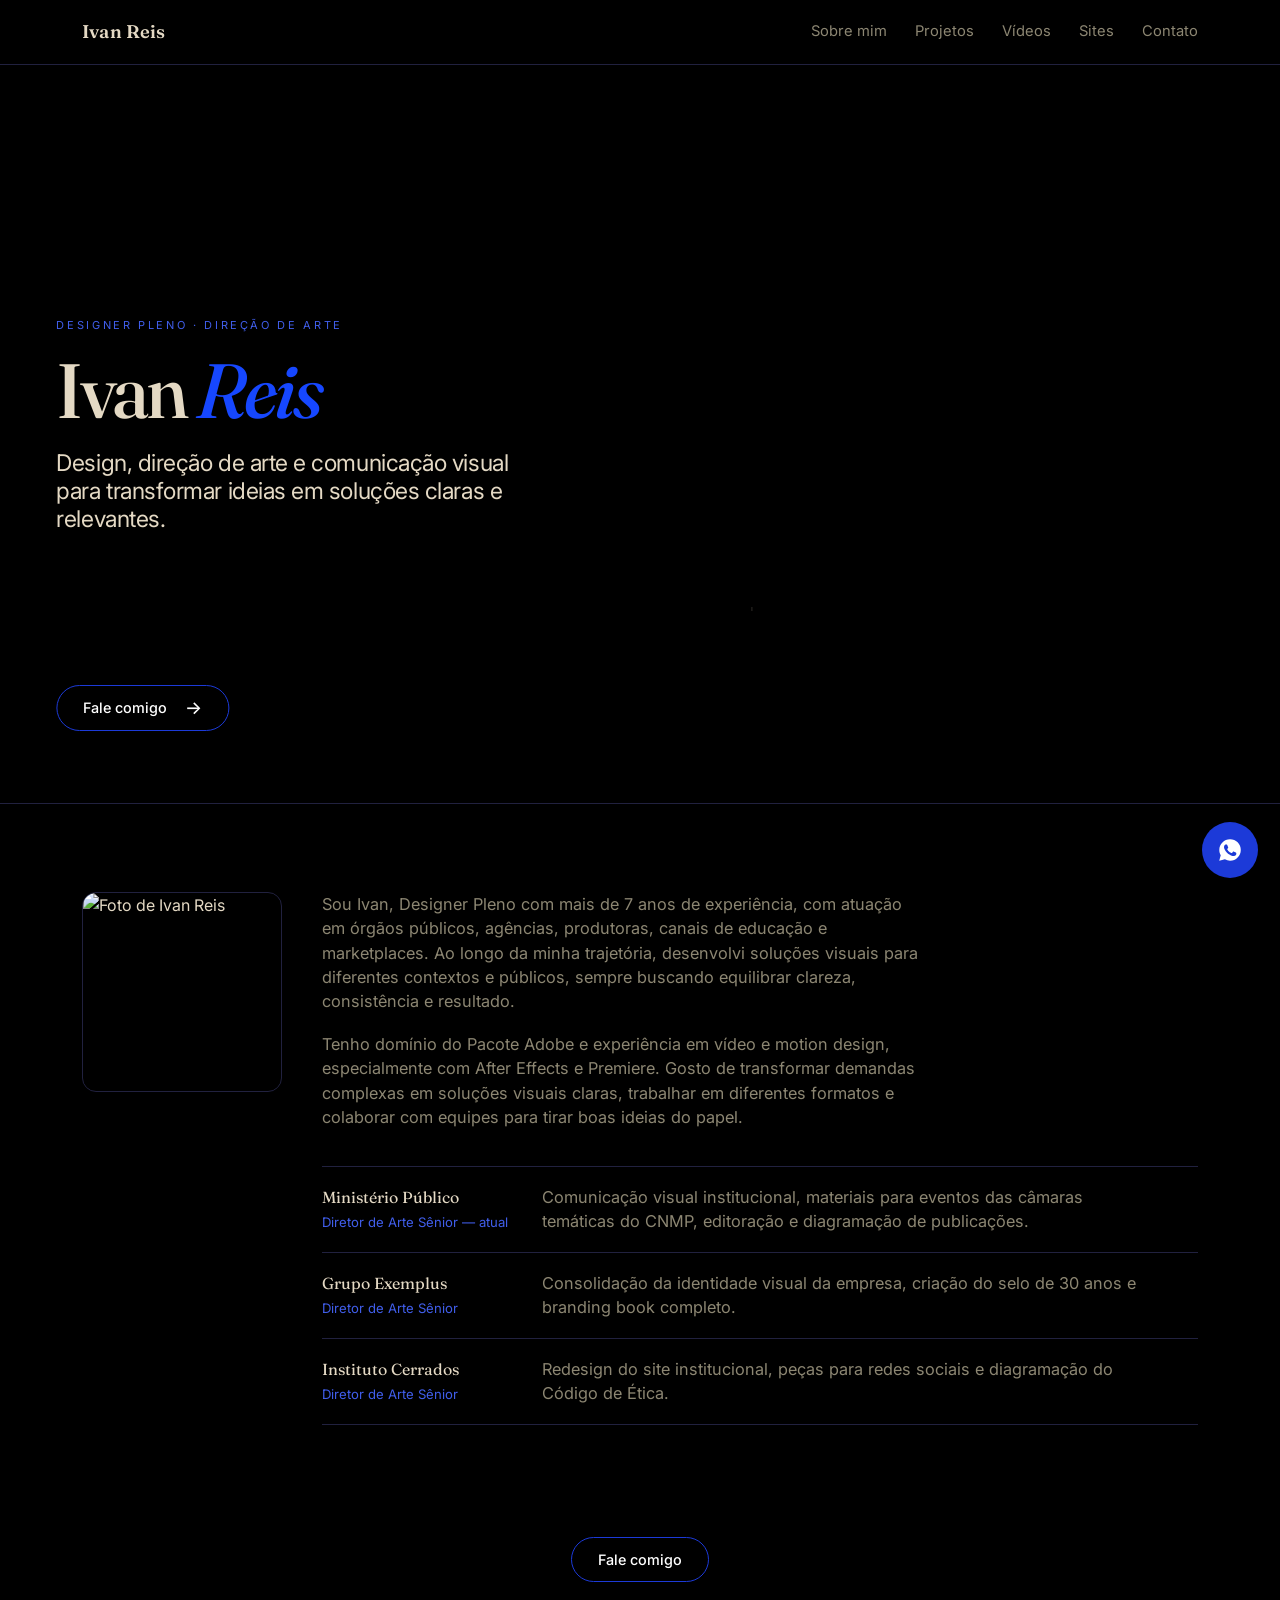
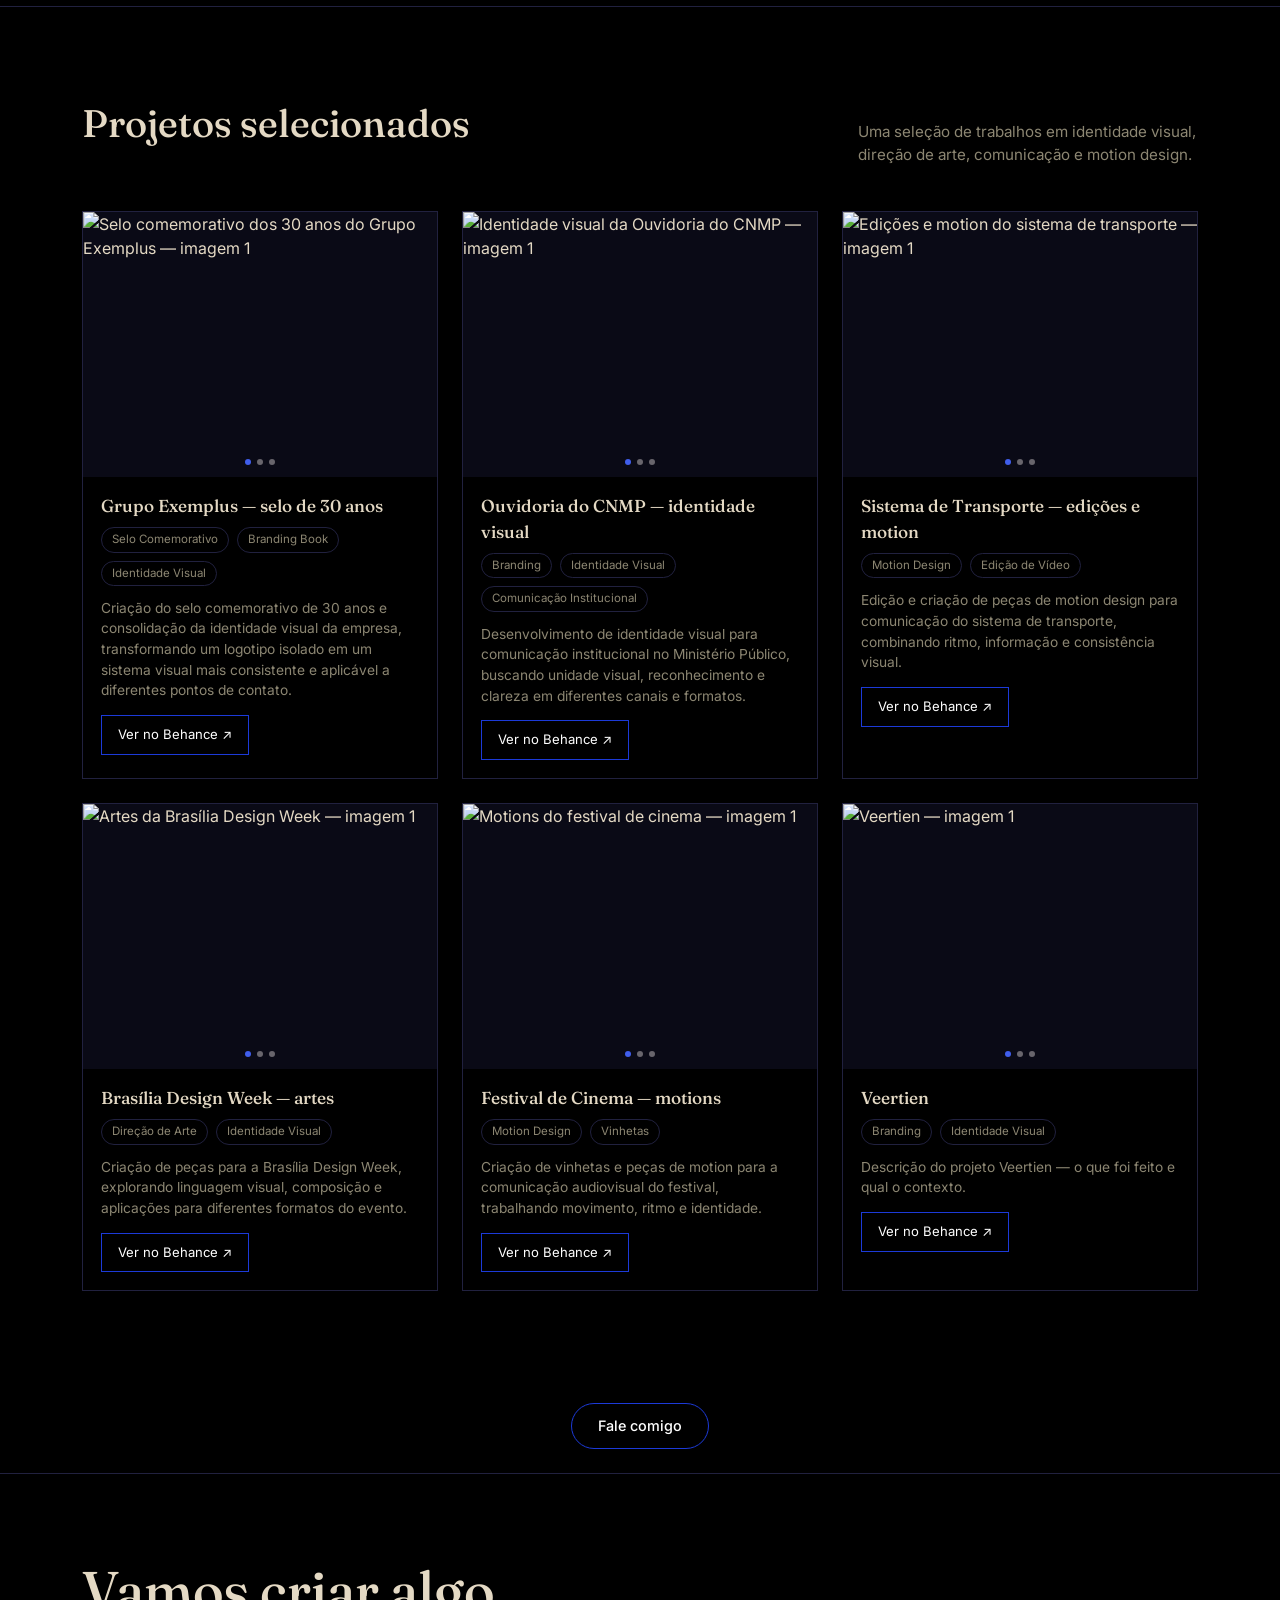
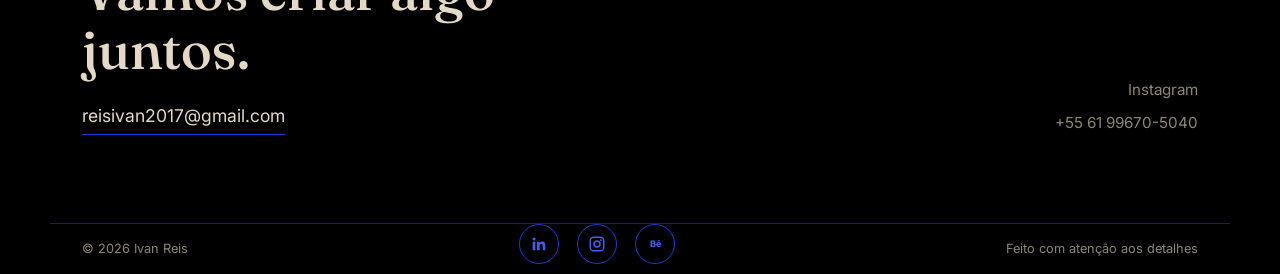
==== index.html @ 4bc96190 "Add files via upload" ====
<!DOCTYPE html>
<html lang="pt-BR">
<head>
<meta charset="UTF-8">
<meta name="viewport" content="width=device-width, initial-scale=1.0">
<title>Ivan Reis — Design & Direção de Arte</title>
<meta name="description" content="Portfólio de Ivan Reis, designer e diretor de arte — identidade visual, motion e comunicação institucional.">
<link rel="preconnect" href="https://fonts.googleapis.com">
<link rel="preconnect" href="https://fonts.gstatic.com" crossorigin>
<link href="https://fonts.googleapis.com/css2?family=Fraunces:ital,opsz,wght@0,9..144,300;0,9..144,500;0,9..144,600;0,9..144,700;1,9..144,500&family=Inter:wght@400;500;600&display=swap" rel="stylesheet">
<link rel="stylesheet" href="styles.css">
<script type="module" src="https://cdn.spline.design/@splinetool/viewer@2.0.59/build/spline-viewer.js"></script>


<style id="ivan-layout-adjustments">
/* Ajustes solicitados */
.hero-content {
  transform: translateX(5vw);
}
.cta-band .wrap {
  text-align: center;
}
.cta-band .wrap > h2 {
  display: none;
}
.cta-actions {
  display: flex;
  justify-content: center;
  align-items: center;
}
.cta-btn {
  display: inline-flex;
  align-items: center;
  justify-content: center;
}
footer {
  padding-bottom: 34px;
}
.social-links {
  gap: 18px;
}
@media (max-width: 900px) {
  .hero-content {
    transform: translateX(2vw);
  }
}
@media (max-width: 600px) {
  .hero-content {
    transform: none;
  }
  footer {
      padding-bottom: 10px;
    }
  .social-links {
    gap: 16px;
  }
}
</style>


<style>
  /* Ajustes solicitados */
  .cta-band {
    padding-top: 24px;
    padding-bottom: 24px;
  }

  .cta-band .wrap {
    display: flex;
    justify-content: center;
    align-items: center;
  }

  .cta-actions {
    margin: 0;
    display: flex;
    justify-content: center;
    align-items: center;
  }

  .cta-btn {
    margin: 0;
  }

  /* Respiro entre os ícones e a linha final do rodapé */
  footer {
    padding-bottom: 10px;
  }

  .social-links {
    gap: 18px;
    margin-bottom: 10px;
  }
</style>


<style id="hero-model-2">
/* ================= HERO — MODELO 2 ================= */
.hero-model-2 .hero-content {
  transform: translateX(-2vw);
}

.hero-model-2 .hero-grid {
  align-items: center;
}

.hero-copy-compact {
  max-width: 560px;
  position: relative;
  z-index: 3;
}

.hero-model-2 .hero-eyebrow {
  margin-bottom: 22px;
  letter-spacing: .24em;
  font-size: 11px;
}

.hero-name {
  margin: 0 0 22px;
  font-family: "Fraunces", serif;
  font-size: clamp(58px, 6vw, 88px);
  line-height: .92;
  font-weight: 500;
  letter-spacing: -.045em;
}

.hero-name em {
  color: #1647ff;
  font-style: italic;
}

.hero-lead {
  max-width: 500px;
  margin: 0 0 18px;
  font-size: clamp(20px, 1.8vw, 27px);
  line-height: 1.22;
  letter-spacing: -.02em;
}

.hero-copy-compact .hero-desc {
  max-width: 500px;
  margin: 0 0 28px;
  line-height: 1.55;
}

.hero-cta {
  display: inline-flex;
  align-items: center;
  justify-content: center;
  gap: 18px;
  margin-top: 2px;
}

.hero-cta span {
  font-size: 18px;
  line-height: 1;
  transition: transform .25s ease;
}

.hero-cta:hover span {
  transform: translateX(4px);
}

.hero-side-compact {
  align-self: center;
  margin-top: 170px;
}

.hero-side-compact dl {
  max-width: 310px;
}

@media (max-width: 900px) {
  .hero-model-2 .hero-content {
    transform: translateX(0);
  }

  .hero-model-2 .hero-grid {
    grid-template-columns: 1fr;
  }

  .hero-copy-compact {
    max-width: 600px;
  }

  .hero-side-compact {
    margin-top: 24px;
  }
}

@media (max-width: 600px) {
  .hero-name {
    font-size: 58px;
  }

  .hero-lead {
    font-size: 21px;
  }

  .hero-model-2 .hero-eyebrow {
    font-size: 9px;
    letter-spacing: .18em;
  }
}
</style>

</head>
<body>

<header class="site-nav">
  <div class="nav-inner">
    <div class="nav-mark">Ivan Reis</div>
    <nav class="nav-links" aria-label="Navegação principal">
      <a href="#about">Sobre mim</a>
      <a href="#work">Projetos</a>
      <a href="videos.html">Vídeos</a>
      <a href="sites.html">Sites</a>
      <a href="#contact">Contato</a>
    </nav>
    <button class="nav-toggle" id="navToggle" aria-expanded="false" aria-controls="navDropdown" aria-label="Abrir menu">
      <span></span><span></span><span></span>
    </button>
  </div>
  <nav class="nav-dropdown" id="navDropdown" aria-label="Navegação móvel">
    <a href="#about">Sobre mim</a>
    <a href="#work">Projetos</a>
    <a href="videos.html">Vídeos</a>
    <a href="sites.html">Sites</a>
    <a href="#contact">Contato</a>
  </nav>
</header>

<main>

  <!-- ================= HERO — MODELO 2 ================= -->
  <section id="hero" class="hero-model-2">
    <div class="hero-media" aria-hidden="true">
      <spline-viewer url="https://prod.spline.design/dFhVkfyk1cYRoHW6/scene.splinecode"></spline-viewer>
      <div class="spline-badge-mask"></div>
    </div>

    <div class="wrap hero-content">
      <div class="hero-grid">
        <div class="hero-copy-compact">
          <p class="hero-eyebrow">DESIGNER PLENO · DIREÇÃO DE ARTE</p>

          <h1 class="hero-name">Ivan <em>Reis</em></h1>

          <p class="hero-lead">
            Design, direção de arte e comunicação visual para transformar ideias em soluções claras e relevantes.
          </p>

          <p class="hero-desc">
            Mais de 7 anos de experiência em órgãos públicos, agências, produtoras,
            canais de educação e marketplaces, com atuação em identidade visual,
            campanhas, motion e comunicação institucional.
          </p>

          <a class="cta-btn hero-cta" href="https://wa.me/5561996705040" target="_blank" rel="noopener">
            Fale comigo <span aria-hidden="true">→</span>
          </a>
        </div>

        <div class="hero-side hero-side-compact">
          <dl>
            <dt> </dt>
            <dd> </dd>
          </dl>
        </div>
      </div>
    </div>
  </section>

  
  <!-- ================= SOBRE MIM ================= -->
  <section id="about">
    <div class="wrap about-grid">
      <div class="about-photo" data-reveal>
        <img src="Foto de Ivan Reis.png" alt="Foto de Ivan Reis">
      </div>
      <div class="about-text" data-reveal>
        <p>Sou Ivan, Designer Pleno com mais de 7 anos de experiência, com atuação em órgãos públicos, agências, produtoras, canais de educação e marketplaces. Ao longo da minha trajetória, desenvolvi soluções visuais para diferentes contextos e públicos, sempre buscando equilibrar clareza, consistência e resultado.</p>
        <p>Tenho domínio do Pacote Adobe e experiência em vídeo e motion design, especialmente com After Effects e Premiere. Gosto de transformar demandas complexas em soluções visuais claras, trabalhar em diferentes formatos e colaborar com equipes para tirar boas ideias do papel.</p>

        <div class="about-exp">
          <div class="about-exp-row">
            <div class="about-exp-role">Ministério Público<span>Diretor de Arte Sênior — atual</span></div>
            <p class="about-exp-desc">Comunicação visual institucional, materiais para eventos das câmaras temáticas do CNMP, editoração e diagramação de publicações.</p>
          </div>
          <div class="about-exp-row">
            <div class="about-exp-role">Grupo Exemplus<span>Diretor de Arte Sênior</span></div>
            <p class="about-exp-desc">Consolidação da identidade visual da empresa, criação do selo de 30 anos e branding book completo.</p>
          </div>
          <div class="about-exp-row">
            <div class="about-exp-role">Instituto Cerrados<span>Diretor de Arte Sênior</span></div>
            <p class="about-exp-desc">Redesign do site institucional, peças para redes sociais e diagramação do Código de Ética.</p>
          </div>
        </div>
      </div>
    </div>
  </section>

  <!-- ================= CTA 2 ================= -->
  <section class="cta-band" id="cta-2">
    <div class="wrap" data-reveal>
        <div class="cta-actions">
        <a class="cta-btn" href="https://wa.me/5561996705040" target="_blank" rel="noopener">Fale comigo</a>
      </div>
    </div>
  </section>

  <!-- ================= WORK ================= -->
  <section id="work">
    <div class="wrap">
      <div class="section-head" data-reveal>
        <h2>Projetos selecionados</h2>
        <p>Uma seleção de trabalhos em identidade visual, direção de arte, comunicação e motion design.</p>
      </div>

      <div class="work-grid">

        <div class="work-item" data-reveal tabindex="0" role="button" aria-haspopup="dialog" data-modal="modal-exemplus">
          <div class="frame carousel" data-carousel>
            <!-- TROQUE pelas imagens reais do selo/aplicações (adicione ou remova <img> à vontade) -->
            <img class="is-active" src="GRUPO_EXEMPLUS_1.png" alt="Selo comemorativo dos 30 anos do Grupo Exemplus — imagem 1">
            <img src="GRUPO_EXEMPLUS_2.png" alt="Selo comemorativo dos 30 anos do Grupo Exemplus — imagem 2">
            <img src="GRUPO_EXEMPLUS_3.png" alt="Selo comemorativo dos 30 anos do Grupo Exemplus — imagem 3">
            <button class="carousel-arrow prev" data-dir="-1" aria-label="Imagem anterior">‹</button>
            <button class="carousel-arrow next" data-dir="1" aria-label="Próxima imagem">›</button>
            <div class="carousel-dots"></div>
          </div>
          <div class="work-meta">
            <h3>Grupo Exemplus — selo de 30 anos</h3>
            <span><!-- ANO --></span>
          </div>
          <div class="work-tags">
            <span>Selo Comemorativo</span>
            <span>Branding Book</span>
            <span>Identidade Visual</span>
          </div>
          <p class="work-desc">Criação do selo comemorativo de 30 anos e consolidação da identidade visual da empresa, transformando um logotipo isolado em um sistema visual mais consistente e aplicável a diferentes pontos de contato.</p>
          <a class="behance-btn" href="https://www.behance.net/gallery/233815559/Selo-3Oanos" target="_blank" rel="noopener">Ver no Behance ↗</a>
        </div>

        <div class="work-item" data-reveal tabindex="0" role="button" aria-haspopup="dialog" data-modal="modal-cnmp">
          <div class="frame carousel" data-carousel>
            <!-- TROQUE pelas imagens reais da identidade -->
            <img class="is-active" src="OUVIDORIA_CNMP_1.png" alt="Identidade visual da Ouvidoria do CNMP — imagem 1">
            <img src="OUVIDORIA_CNMP_2.png" alt="Identidade visual da Ouvidoria do CNMP — imagem 2">
            <img src="OUVIDORIA_CNMP_3.png" alt="Identidade visual da Ouvidoria do CNMP — imagem 3">
            <button class="carousel-arrow prev" data-dir="-1" aria-label="Imagem anterior">‹</button>
            <button class="carousel-arrow next" data-dir="1" aria-label="Próxima imagem">›</button>
            <div class="carousel-dots"></div>
          </div>
          <div class="work-meta">
            <h3>Ouvidoria do CNMP — identidade visual</h3>
            <span><!-- ANO --></span>
          </div>
          <div class="work-tags">
            <span>Branding</span>
            <span>Identidade Visual</span>
            <span>Comunicação Institucional</span>
          </div>
          <p class="work-desc">Desenvolvimento de identidade visual para comunicação institucional no Ministério Público, buscando unidade visual, reconhecimento e clareza em diferentes canais e formatos.</p>
          <a class="behance-btn" href="https://www.behance.net/gallery/242273025/Selo-Ouvidoria" target="_blank" rel="noopener">Ver no Behance ↗</a>
        </div>

        <div class="work-item" data-reveal tabindex="0" role="button" aria-haspopup="dialog" data-modal="modal-transporte">
          <div class="frame carousel" data-carousel>
            <!-- TROQUE pelas imagens/stills reais do motion -->
            <img class="is-active" src="SISTEMA_TRANSPORTE_1.png" alt="Edições e motion do sistema de transporte — imagem 1">
            <img src="SISTEMA_TRANSPORTE_2.png" alt="Edições e motion do sistema de transporte — imagem 2">
            <img src="SISTEMA_TRANSPORTE_3.png" alt="Edições e motion do sistema de transporte — imagem 3">
            <button class="carousel-arrow prev" data-dir="-1" aria-label="Imagem anterior">‹</button>
            <button class="carousel-arrow next" data-dir="1" aria-label="Próxima imagem">›</button>
            <div class="carousel-dots"></div>
          </div>
          <div class="work-meta">
            <h3>Sistema de Transporte — edições e motion</h3>
            <span><!-- ANO --></span>
          </div>
          <div class="work-tags">
            <span>Motion Design</span>
            <span>Edição de Vídeo</span>
          </div>
          <p class="work-desc"><!-- TROQUE por uma descrição real --> Edição e criação de peças de motion design para comunicação do sistema de transporte, combinando ritmo, informação e consistência visual.</p>
          <!-- TROQUE o href pelo link real do case no Behance -->
          <a class="behance-btn" href="#" target="_blank" rel="noopener">Ver no Behance ↗</a>
        </div>

        <div class="work-item" data-reveal tabindex="0" role="button" aria-haspopup="dialog" data-modal="modal-bsbdw">
          <div class="frame carousel" data-carousel>
            <!-- TROQUE pelas artes reais da Brasília Design Week -->
            <img class="is-active" src="BRASILIA_DESIGNWEEK_1.png" alt="Artes da Brasília Design Week — imagem 1">
            <img src="BRASILIA_DESIGNWEEK_2.png" alt="Artes da Brasília Design Week — imagem 2">
            <img src="BRASILIA_DESIGNWEEK_3.png" alt="Artes da Brasília Design Week — imagem 3">
            <button class="carousel-arrow prev" data-dir="-1" aria-label="Imagem anterior">‹</button>
            <button class="carousel-arrow next" data-dir="1" aria-label="Próxima imagem">›</button>
            <div class="carousel-dots"></div>
          </div>
          <div class="work-meta">
            <h3>Brasília Design Week — artes</h3>
            <span><!-- ANO --></span>
          </div>
          <div class="work-tags">
            <span>Direção de Arte</span>
            <span>Identidade Visual</span>
          </div>
          <p class="work-desc"><!-- TROQUE por uma descrição real --> Criação de peças para a Brasília Design Week, explorando linguagem visual, composição e aplicações para diferentes formatos do evento.</p>
          <!-- TROQUE o href pelo link real do case no Behance -->
          <a class="behance-btn" href="#" target="_blank" rel="noopener">Ver no Behance ↗</a>
        </div>

        <div class="work-item" data-reveal tabindex="0" role="button" aria-haspopup="dialog" data-modal="modal-cinema">
          <div class="frame carousel" data-carousel>
            <!-- TROQUE pelos stills reais do motion do festival -->
            <img class="is-active" src="FESTIVAL_CINEMA_1.png" alt="Motions do festival de cinema — imagem 1">
            <img src="FESTIVAL_CINEMA_2.png" alt="Motions do festival de cinema — imagem 2">
            <img src="FESTIVAL_CINEMA_3.png" alt="Motions do festival de cinema — imagem 3">
            <button class="carousel-arrow prev" data-dir="-1" aria-label="Imagem anterior">‹</button>
            <button class="carousel-arrow next" data-dir="1" aria-label="Próxima imagem">›</button>
            <div class="carousel-dots"></div>
          </div>
          <div class="work-meta">
            <h3>Festival de Cinema — motions</h3>
            <span><!-- ANO --></span>
          </div>
          <div class="work-tags">
            <span>Motion Design</span>
            <span>Vinhetas</span>
          </div>
          <p class="work-desc"><!-- TROQUE por uma descrição real --> Criação de vinhetas e peças de motion para a comunicação audiovisual do festival, trabalhando movimento, ritmo e identidade.</p>
          <!-- TROQUE o href pelo link real do case no Behance -->
          <a class="behance-btn" href="#" target="_blank" rel="noopener">Ver no Behance ↗</a>
        </div>

        <div class="work-item" data-reveal tabindex="0" role="button" aria-haspopup="dialog" data-modal="modal-veertien">
          <div class="frame carousel" data-carousel>
            <!-- TROQUE pelas imagens reais do projeto Veertien -->
            <img class="is-active" src="Veertien — imagem 1.png" alt="Veertien — imagem 1">
            <img src="Veertien — imagem 2.png" alt="Veertien — imagem 2">
            <img src="Veertien — imagem 3.png" alt="Veertien — imagem 3">
            <button class="carousel-arrow prev" data-dir="-1" aria-label="Imagem anterior">‹</button>
            <button class="carousel-arrow next" data-dir="1" aria-label="Próxima imagem">›</button>
            <div class="carousel-dots"></div>
          </div>
          <div class="work-meta">
            <h3><!-- TROQUE pelo título/tipo do projeto -->Veertien</h3>
            <span><!-- ANO --></span>
          </div>
          <div class="work-tags">
            <!-- TROQUE pelas tags reais deste projeto -->
            <span>Branding</span>
            <span>Identidade Visual</span>
          </div>
          <p class="work-desc"><!-- TROQUE por uma descrição real do projeto Veertien --> Descrição do projeto Veertien — o que foi feito e qual o contexto.</p>
          <!-- TROQUE o href pelo link real do case no Behance -->
          <a class="behance-btn" href="#" target="_blank" rel="noopener">Ver no Behance ↗</a>
        </div>

      </div>
    </div>
  </section>

  <!-- ================= CTA 3 ================= -->
  <section class="cta-band" id="cta-3">
    <div class="wrap" data-reveal>
        <div class="cta-actions">
        <a class="cta-btn" href="https://wa.me/5561996705040" target="_blank" rel="noopener">Fale comigo</a>
      </div>
    </div>
  </section>

  <!-- ================= MODAIS DE PROJETO ================= -->
  <!-- Cada modal abre ao clicar no card correspondente acima. Edite título, ano, tags e descrição livremente. -->

  <div class="project-modal" id="modal-exemplus" role="dialog" aria-modal="true" aria-labelledby="modal-exemplus-title">
    <div class="project-modal-inner">
      <button class="modal-close" aria-label="Fechar">×</button>
      <div class="frame carousel modal-carousel" data-carousel>
        <img class="is-active" src="GRUPO_EXEMPLUS_1.png" alt="Selo comemorativo dos 30 anos do Grupo Exemplus — imagem 1">
        <img src="GRUPO_EXEMPLUS_2.png" alt="Selo comemorativo dos 30 anos do Grupo Exemplus — imagem 2">
        <img src="GRUPO_EXEMPLUS_3.png" alt="Selo comemorativo dos 30 anos do Grupo Exemplus — imagem 3">
        <button class="carousel-arrow prev" data-dir="-1" aria-label="Imagem anterior">‹</button>
        <button class="carousel-arrow next" data-dir="1" aria-label="Próxima imagem">›</button>
        <div class="carousel-dots"></div>
      </div>
      <div class="modal-body">
        <h3 id="modal-exemplus-title">Grupo Exemplus — selo de 30 anos</h3>
        <p class="modal-year"><!-- ANO --></p>
        <div class="work-tags">
          <span>Selo Comemorativo</span>
          <span>Branding Book</span>
          <span>Identidade Visual</span>
        </div>
        <p class="modal-desc">Contribuí para a consolidação da identidade visual da empresa, transformando um logotipo isolado em uma identidade completa e consistente, com um branding book que orienta toda a comunicação online e offline. Criei o selo comemorativo de 30 anos, aplicado em diversos canais como assinatura de e-mail, materiais impressos, redes sociais e capas de plataformas digitais, fortalecendo a presença da marca.</p>
        <a class="behance-btn" href="https://www.behance.net/gallery/233815559/Selo-3Oanos" target="_blank" rel="noopener">Ver trabalho completo no Behance ↗</a>
      </div>
    </div>
  </div>

  <div class="project-modal" id="modal-cnmp" role="dialog" aria-modal="true" aria-labelledby="modal-cnmp-title">
    <div class="project-modal-inner">
      <button class="modal-close" aria-label="Fechar">×</button>
      <div class="frame carousel modal-carousel" data-carousel>
        <img class="is-active" src="OUVIDORIA_CNMP_1.png" alt="Identidade visual da Ouvidoria do CNMP — imagem 1">
        <img src="OUVIDORIA_CNMP_3.png" alt="Identidade visual da Ouvidoria do CNMP — imagem 2">
        <img src="OUVIDORIA_CNMP_2.png" alt="Identidade visual da Ouvidoria do CNMP — imagem 3">
        <button class="carousel-arrow prev" data-dir="-1" aria-label="Imagem anterior">‹</button>
        <button class="carousel-arrow next" data-dir="1" aria-label="Próxima imagem">›</button>
        <div class="carousel-dots"></div>
      </div>
      <div class="modal-body">
        <h3 id="modal-cnmp-title">Ouvidoria do CNMP — identidade visual</h3>
        <p class="modal-year"><!-- ANO --></p>
        <div class="work-tags">
          <span>Branding</span>
          <span>Identidade Visual</span>
          <span>Comunicação Institucional</span>
        </div>
        <p class="modal-desc">Desenvolvimento de identidade visual como parte do trabalho de comunicação institucional no Ministério Público, contribuindo para o fortalecimento da comunicação institucional por meio do design e garantindo unidade estética e clareza informativa em diferentes canais e formatos.</p>
        <a class="behance-btn" href="https://www.behance.net/gallery/242273025/Selo-Ouvidoria" target="_blank" rel="noopener">Ver trabalho completo no Behance ↗</a>
      </div>
    </div>
  </div>

  <div class="project-modal" id="modal-transporte" role="dialog" aria-modal="true" aria-labelledby="modal-transporte-title">
    <div class="project-modal-inner">
      <button class="modal-close" aria-label="Fechar">×</button>
      <div class="frame carousel modal-carousel" data-carousel>
        <img class="is-active" src="SISTEMA_TRANSPORTE_1.png" alt="Edições e motion do sistema de transporte — imagem 1">
        <img src="SISTEMA_TRANSPORTE_2.png" alt="Edições e motion do sistema de transporte — imagem 2">
        <img src="SISTEMA_TRANSPORTE_3.png" alt="Edições e motion do sistema de transporte — imagem 3">
        <button class="carousel-arrow prev" data-dir="-1" aria-label="Imagem anterior">‹</button>
        <button class="carousel-arrow next" data-dir="1" aria-label="Próxima imagem">›</button>
        <div class="carousel-dots"></div>
      </div>
      <div class="modal-body">
        <h3 id="modal-transporte-title">Sistema de Transporte — edições e motion</h3>
        <p class="modal-year"><!-- ANO --></p>
        <div class="work-tags">
          <span>Motion Design</span>
          <span>Edição de Vídeo</span>
        </div>
        <p class="modal-desc"><!-- TROQUE por uma descrição real, incluindo o nome do sistema/cidade --> Edição e peças de motion design para a comunicação visual do sistema de transporte, com foco em clareza informativa e consistência de identidade nos diferentes pontos de contato com o usuário.</p>
        <a class="behance-btn" href="#" target="_blank" rel="noopener">Ver trabalho completo no Behance ↗</a>
      </div>
    </div>
  </div>

  <div class="project-modal" id="modal-bsbdw" role="dialog" aria-modal="true" aria-labelledby="modal-bsbdw-title">
    <div class="project-modal-inner">
      <button class="modal-close" aria-label="Fechar">×</button>
      <div class="frame carousel modal-carousel" data-carousel>
        <img class="is-active" src="BRASILIA_DESIGNWEEK_1.png" alt="Artes da Brasília Design Week — imagem 1">
        <img src="BRASILIA_DESIGNWEEK_2.png" alt="Artes da Brasília Design Week — imagem 2">
        <img src="BRASILIA_DESIGNWEEK_3.png" alt="Artes da Brasília Design Week — imagem 3">
        <button class="carousel-arrow prev" data-dir="-1" aria-label="Imagem anterior">‹</button>
        <button class="carousel-arrow next" data-dir="1" aria-label="Próxima imagem">›</button>
        <div class="carousel-dots"></div>
      </div>
      <div class="modal-body">
        <h3 id="modal-bsbdw-title">Brasília Design Week — artes</h3>
        <p class="modal-year"><!-- ANO --></p>
        <div class="work-tags">
          <span>Direção de Arte</span>
          <span>Identidade Visual</span>
        </div>
        <p class="modal-desc"><!-- TROQUE por uma descrição real --> Criação de artes para a Brasília Design Week, aplicadas em peças digitais e impressas ao longo do evento, reforçando a identidade visual da edição.</p>
        <a class="behance-btn" href="#" target="_blank" rel="noopener">Ver trabalho completo no Behance ↗</a>
      </div>
    </div>
  </div>

  <div class="project-modal" id="modal-cinema" role="dialog" aria-modal="true" aria-labelledby="modal-cinema-title">
    <div class="project-modal-inner">
      <button class="modal-close" aria-label="Fechar">×</button>
      <div class="frame carousel modal-carousel" data-carousel>
        <img class="is-active" src="FESTIVAL_CINEMA_1.png" alt="Motions do festival de cinema — imagem 1">
        <img src="FESTIVAL_CINEMA_2.png" alt="Motions do festival de cinema — imagem 2">
        <img src="FESTIVAL_CINEMA_3.png" alt="Motions do festival de cinema — imagem 3">
        <button class="carousel-arrow prev" data-dir="-1" aria-label="Imagem anterior">‹</button>
        <button class="carousel-arrow next" data-dir="1" aria-label="Próxima imagem">›</button>
        <div class="carousel-dots"></div>
      </div>
      <div class="modal-body">
        <h3 id="modal-cinema-title">Festival de Cinema — motions</h3>
        <p class="modal-year"><!-- ANO --></p>
        <div class="work-tags">
          <span>Motion Design</span>
          <span>Vinhetas</span>
        </div>
        <p class="modal-desc"><!-- TROQUE por uma descrição real, incluindo o nome do festival --> Criação de vinhetas e peças de motion para a identidade audiovisual do festival de cinema.</p>
        <a class="behance-btn" href="#" target="_blank" rel="noopener">Ver trabalho completo no Behance ↗</a>
      </div>
    </div>
  </div>

  <div class="project-modal" id="modal-veertien" role="dialog" aria-modal="true" aria-labelledby="modal-veertien-title">
    <div class="project-modal-inner">
      <button class="modal-close" aria-label="Fechar">×</button>
      <div class="frame carousel modal-carousel" data-carousel>
        <!-- TROQUE pelas imagens reais do projeto Veertien -->
        <img class="is-active" src="Veertien — imagem 1.png" alt="Veertien — imagem 1">
        <img src="Veertien — imagem 2.png" alt="Veertien — imagem 2">
        <img src="Veertien — imagem 3.png" alt="Veertien — imagem 3">
        <button class="carousel-arrow prev" data-dir="-1" aria-label="Imagem anterior">‹</button>
        <button class="carousel-arrow next" data-dir="1" aria-label="Próxima imagem">›</button>
        <div class="carousel-dots"></div>
      </div>
      <div class="modal-body">
        <h3 id="modal-veertien-title"><!-- TROQUE pelo título/tipo do projeto -->Veertien</h3>
        <p class="modal-year"><!-- ANO --></p>
        <div class="work-tags">
          <!-- TROQUE pelas tags reais deste projeto -->
          <span>Branding</span>
          <span>Identidade Visual</span>
        </div>
        <p class="modal-desc"><!-- TROQUE por uma descrição real do projeto Veertien --> Descrição do projeto Veertien — o que foi feito e qual o contexto.</p>
        <a class="behance-btn" href="#" target="_blank" rel="noopener">Ver trabalho completo no Behance ↗</a>
      </div>
    </div>
  </div>

  <!-- ================= CONTACT ================= -->
  <section id="contact">
    <div class="wrap contact-inner">
      <div data-reveal>
        <h2>Vamos criar algo juntos.</h2>
        <a class="contact-email" href="mailto:reisivan2017@gmail.com">
          reisivan2017@gmail.com
        </a>
      </div>
      <div class="contact-links" data-reveal>
        <a href="https://www.instagram.com/ivansilvareis/" target="_blank" rel="noopener">Instagram</a>
        <a href="tel:+5561996705040">+55 61 99670-5040</a>
      </div>
    </div>
  </section>

</main>

<footer class="wrap">
  <span>© 2026 Ivan Reis</span>
  <div class="social-links">
    <!-- TROQUE pelo link do seu perfil no LinkedIn -->
    <a href="https://www.linkedin.com/in/ivan-reis-76b529192/" target="_blank" rel="noopener" aria-label="LinkedIn">
      <svg viewBox="0 0 24 24" xmlns="http://www.w3.org/2000/svg"><path d="M20.447 20.452h-3.554v-5.569c0-1.328-.027-3.037-1.852-3.037-1.853 0-2.136 1.445-2.136 2.939v5.667H9.351V9h3.414v1.561h.046c.477-.9 1.637-1.85 3.37-1.85 3.601 0 4.267 2.37 4.267 5.455v6.286zM5.337 7.433a2.062 2.062 0 1 1 0-4.125 2.062 2.062 0 0 1 0 4.125zM7.119 20.452H3.555V9h3.564v11.452z"/></svg>
    </a>
    <a href="https://www.instagram.com/ivansilvareis/" target="_blank" rel="noopener" aria-label="Instagram">
      <svg viewBox="0 0 24 24" xmlns="http://www.w3.org/2000/svg"><path d="M7.5 2h9A5.5 5.5 0 0 1 22 7.5v9a5.5 5.5 0 0 1-5.5 5.5h-9A5.5 5.5 0 0 1 2 16.5v-9A5.5 5.5 0 0 1 7.5 2zm0 2A3.5 3.5 0 0 0 4 7.5v9A3.5 3.5 0 0 0 7.5 20h9a3.5 3.5 0 0 0 3.5-3.5v-9A3.5 3.5 0 0 0 16.5 4h-9zM12 7a5 5 0 1 1 0 10 5 5 0 0 1 0-10zm0 2a3 3 0 1 0 0 6 3 3 0 0 0 0-6zm5.25-3.25a1.25 1.25 0 1 1 0 2.5 1.25 1.25 0 0 1 0-2.5z"/></svg>
    </a>
    <!-- TROQUE pelo link do seu perfil no Behance -->
    <a href="https://www.behance.net/artsreis" target="_blank" rel="noopener" aria-label="Behance">
      <svg viewBox="0 0 24 24" xmlns="http://www.w3.org/2000/svg"><text x="12" y="16.5" text-anchor="middle" font-family="Inter, Arial, sans-serif" font-weight="800" font-size="12">Bē</text></svg>
    </a>
  </div>
  <span>Feito com atenção aos detalhes</span>
</footer>

<a class="whatsapp-float" href="https://wa.me/5561996705040" target="_blank" rel="noopener" aria-label="Conversar no WhatsApp">
  <svg viewBox="0 0 24 24" xmlns="http://www.w3.org/2000/svg"><path d="M12.04 2C6.58 2 2.13 6.45 2.13 11.91c0 1.75.46 3.45 1.32 4.95L2.05 22l5.25-1.38a9.9 9.9 0 0 0 4.74 1.21h.01c5.46 0 9.9-4.45 9.9-9.91 0-2.65-1.03-5.14-2.9-7.01A9.87 9.87 0 0 0 12.04 2Zm5.8 14.11c-.24.68-1.4 1.3-1.93 1.35-.5.05-1.02.24-3.4-.71-2.88-1.15-4.73-4.05-4.87-4.24-.14-.19-1.17-1.55-1.17-2.96 0-1.4.74-2.09 1-2.38.26-.28.57-.35.76-.35.19 0 .38 0 .55.01.17.01.41-.07.64.48.24.58.81 2 .88 2.15.07.14.11.31.02.5-.09.19-.14.31-.28.47-.14.17-.29.37-.42.5-.14.14-.28.29-.12.57.16.28.71 1.17 1.52 1.9 1.04.94 1.92 1.23 2.2 1.37.28.14.44.12.61-.07.16-.19.7-.81.88-1.09.19-.28.38-.23.63-.14.26.09 1.65.78 1.93.92.28.14.47.21.54.33.07.12.07.68-.17 1.36Z"/></svg>
</a>

<script src="script.js"></script>

<!-- Deixa a roda do mouse rolar a página mesmo com o mouse sobre o crachá.
     O arrastar e o clique no 3D continuam funcionando. -->
<script>
(function () {
  var v = document.querySelector('.hero-media spline-viewer');
  if (!v) return;
  v.addEventListener('wheel', function (e) { e.stopPropagation(); }, { capture: true, passive: true });
})();
</script>

</body>
</html>
---- styles.css ----
:root{
  --bg: #000000;
  --bg-alt: #06060F;
  --surface: #0A0A16;
  --line: #21213F;
  --text: #E4D9C4;
  --text-muted: #8C8672;
  --accent: #1C3AD8;
  --accent-2: #405EEB;
  --overlay-ink: #E4D9C4;
  --serif: 'Fraunces', serif;
  --sans: 'Inter', sans-serif;
  --maxw: 1180px;
}

*{ box-sizing: border-box; }
html{ scroll-behavior: smooth; }
body{
  margin:0;
  background: var(--bg);
  color: var(--text);
  font-family: var(--sans);
  font-size: 16px;
  line-height: 1.5;
  -webkit-font-smoothing: antialiased;
}
img, video{ max-width:100%; display:block; }
a{ color: inherit; }

::selection{ background: var(--accent); color: var(--bg); }

:focus-visible{
  outline: 2px solid var(--accent-2);
  outline-offset: 3px;
}

.wrap{
  max-width: var(--maxw);
  margin: 0 auto;
  padding: 0 32px;
}

/* ---------- Reveal on scroll ---------- */
[data-reveal]{
  opacity: 0;
  transform: translateY(18px);
  transition: opacity .7s ease, transform .7s ease;
}
[data-reveal].is-visible{
  opacity: 1;
  transform: translateY(0);
}
@media (prefers-reduced-motion: reduce){
  [data-reveal]{ opacity:1; transform:none; transition:none; }
  html{ scroll-behavior: auto; }
}

/* ---------- Nav ---------- */
header.site-nav{
  position: sticky;
  top: 0;
  z-index: 50;
  background: rgba(0,0,0,0.82);
  backdrop-filter: blur(10px);
  border-bottom: 1px solid var(--line);
}
.nav-inner{
  max-width: var(--maxw);
  margin: 0 auto;
  padding: 18px 32px;
  display:flex;
  align-items:center;
  justify-content: space-between;
}
.nav-mark{
  font-family: var(--serif);
  font-weight: 600;
  font-size: 1.15rem;
  letter-spacing: 0.01em;
}
nav.nav-links{
  display:flex;
  gap: 28px;
}
nav.nav-links a{
  text-decoration: none;
  font-size: 0.92rem;
  color: var(--text-muted);
  position: relative;
  padding-bottom: 2px;
}
nav.nav-links a:hover{ color: var(--text); }
nav.nav-links a::after{
  content:'';
  position:absolute;
  left:0; bottom:-2px;
  width:0; height:1px;
  background: var(--accent);
  transition: width .25s ease;
}
nav.nav-links a:hover::after{ width:100%; }
.nav-toggle{
  display:none;
  background: none;
  border: none;
  padding: 6px;
  cursor: pointer;
  flex-direction: column;
  gap: 5px;
}
.nav-toggle span{
  width: 22px;
  height: 2px;
  background: var(--text);
  transition: transform .25s ease, opacity .25s ease;
}
.nav-toggle[aria-expanded="true"] span:nth-child(1){ transform: translateY(7px) rotate(45deg); }
.nav-toggle[aria-expanded="true"] span:nth-child(2){ opacity: 0; }
.nav-toggle[aria-expanded="true"] span:nth-child(3){ transform: translateY(-7px) rotate(-45deg); }

.nav-dropdown{
  display: none;
  flex-direction: column;
  border-top: 1px solid var(--line);
  background: var(--bg);
}
.nav-dropdown.is-open{ display: flex; }
.nav-dropdown a{
  padding: 16px 32px;
  text-decoration: none;
  color: var(--text);
  font-family: var(--serif);
  font-size: 1.1rem;
  border-bottom: 1px solid var(--line);
}
.nav-dropdown a:hover{ color: var(--accent-2); }

/* ---------- Hero ---------- */
#hero{
  position: relative;
  min-height: 82vh;
  display: flex;
  align-items: flex-end;
  overflow: hidden;
  padding: 96px 0 72px;
}
.hero-media{
  position: absolute;
  inset: 0;
  z-index: 0;
  display: flex;
  align-items: center;
  justify-content: center;
  opacity: 1;
}
/* Spline via iframe: centralizado, opacidade total */
.hero-media iframe{
  position: absolute;
  inset: 0;
  display: block;
  width: 100%;
  height: 100%;
  border: 0;
  opacity: 1;
  background: transparent;
}
/* Spline viewer: --spline-y sobe/desce o crachá.
   Mais negativo = sobe (ex.: -20%). 0% = sem deslocamento. */
.hero-media spline-viewer{
  --spline-y: -14%;
  position: absolute;
  left: 0;
  top: var(--spline-y);
  width: 100%;
  height: calc(100% - var(--spline-y));
  display: block;
  opacity: 1;
  background: transparent;
  touch-action: pan-y;
}
/* Esconde o badge "Built with Spline" (fica no canto inferior direito) */
.spline-badge-mask{
  position: absolute;
  right: 0;
  bottom: 0;
  width: 170px;
  height: 46px;
  z-index: 2;
  pointer-events: none;
  background: linear-gradient(90deg, transparent 0%, var(--bg) 45%);
}
@media (max-width: 860px){
  .spline-badge-mask{ width: 130px; height: 38px; }
}
/* Overlay do hero: degradê leve na base e um toque no lado esquerdo */
.hero-media::after{
  content:'';
  position:absolute;
  inset:0;
  pointer-events: none;
  background:
    linear-gradient(180deg, transparent 0%, transparent 70%, var(--bg) 100%),
    linear-gradient(90deg, rgba(0,0,0,0.25) 0%, rgba(0,0,0,0) 45%);
}
/* Vídeo de fundo da página de vídeos: sem escurecer, opacidade total */
#videos-intro .hero-media::after{
  background: linear-gradient(180deg, transparent 0%, transparent 88%, var(--bg) 100%);
}
#videos-intro .page-intro .hero-eyebrow,
#videos-intro .page-intro h1,
#videos-intro .page-intro p{
  text-shadow: 0 2px 16px rgba(0,0,0,0.65);
}
.hero-content{
  position: relative;
  z-index: 1;
  width: 100%;
  pointer-events: none;
}
.hero-content a,
.hero-content button{ pointer-events: auto; }
/* Sombra leve para o texto continuar legível sobre o 3D */
.hero-content .hero-eyebrow,
.hero-content .hero-statements,
.hero-content .hero-desc,
.hero-content .hero-side{
  text-shadow: 0 2px 14px rgba(0,0,0,0.6);
}
.hero-grid{
  display:grid;
  grid-template-columns: 1.4fr 0.9fr;
  gap: 40px;
  align-items:end;
}
.hero-eyebrow{
  font-size: 0.95rem;
  color: var(--accent-2);
  margin: 0 0 18px;
}

/* rotating identity statements */
.hero-statements{
  position: relative;
  height: clamp(2.8rem, 6.5vw, 4.8rem);
  margin: 0 0 28px;
  overflow: visible;
}
.hero-statements p{
  position: absolute;
  inset: 0;
  margin: 0;
  display: flex;
  align-items: center;
  font-family: var(--serif);
  font-weight: 500;
  font-size: clamp(2rem, 5vw, 3.6rem);
  line-height: 1.15;
  letter-spacing: -0.01em;
  opacity: 0;
  transform: translateY(14px);
  transition: opacity .6s ease, transform .6s ease;
}
.hero-statements p.is-active{
  opacity: 1;
  transform: translateY(0);
}
.hero-statements em{
  font-style: italic;
  color: var(--accent);
}

.hero-desc{
  max-width: 46ch;
  color: var(--text-muted);
  font-size: 1.05rem;
  opacity: 0;
  transform: translateY(10px);
  transition: opacity .8s ease .3s, transform .8s ease .3s;
}
.hero-desc.is-in{ opacity:1; transform:none; }

.hero-side{
  border-left: 1px solid rgba(228,217,196,0.2);
  padding-left: 32px;
}
.hero-side dl{ margin:0; }
.hero-side dt{
  font-size: 0.78rem;
  text-transform: none;
  color: var(--text-muted);
  margin-top: 22px;
}
.hero-side dt:first-child{ margin-top:0; }
.hero-side dd{
  margin: 4px 0 0;
  font-size: 1rem;
}

/* ---------- Section headers ---------- */
.section-head{
  display:flex;
  justify-content: space-between;
  align-items: baseline;
  gap: 24px;
  margin-bottom: 44px;
}
.section-head h2{
  font-family: var(--serif);
  font-weight: 500;
  font-size: clamp(1.8rem, 3vw, 2.4rem);
  margin: 0;
}
.section-head p{
  color: var(--text-muted);
  max-width: 34ch;
  margin: 0;
  font-size: 0.95rem;
}
section{ padding: 88px 0; }

/* ---------- Sobre mim ---------- */
section#about{
  border-top: 1px solid var(--line);
}
.about-grid{
  display:grid;
  grid-template-columns: 200px 1fr;
  gap: 40px;
  align-items: start;
}
.about-photo{
  aspect-ratio: 1;
  border: 1px solid var(--line);
  border-radius: 14px;
  overflow: hidden;
}
.about-photo img{
  width:100%; height:100%; object-fit: cover; object-position: center 20%;
}
.about-text p{
  color: var(--text-muted);
  font-size: 1.02rem;
  max-width: 60ch;
  margin: 0 0 18px;
}
.about-text p:last-child{ margin-bottom: 0; }
.about-exp{
  margin-top: 36px;
  display:flex;
  flex-direction: column;
}
.about-exp-row{
  display:grid;
  grid-template-columns: 200px 1fr;
  gap: 20px;
  padding: 18px 0;
  border-top: 1px solid var(--line);
}
.about-exp-row:last-child{ border-bottom: 1px solid var(--line); }
.about-exp-role{
  font-family: var(--serif);
  font-size: 1rem;
}
.about-exp-role span{
  display:block;
  font-family: var(--sans);
  font-size: 0.82rem;
  color: var(--accent-2);
  margin-top: 4px;
}
.about-exp-desc{
  color: var(--text-muted);
  font-size: 0.92rem;
  margin: 0;
}

section#work{ border-top: 1px solid var(--line); }
section#videos{ border-top: 1px solid var(--line); background: var(--bg-alt); }
section#contact{ border-top: 1px solid var(--line); }

/* ---------- Work grid ---------- */
.work-grid{
  display:grid;
  grid-template-columns: repeat(3, 1fr);
  gap: 24px;
}
.work-item{
  position: relative;
  border: 1px solid var(--line);
  overflow:hidden;
  text-decoration:none;
  color: var(--text);
  display: flex;
  flex-direction: column;
}
.work-item .frame{
  aspect-ratio: 4/3;
  background: var(--surface);
  overflow:hidden;
}
.work-item img, .work-item video{
  width:100%; height:100%; object-fit: cover;
  transition: transform .5s ease;
}
.work-item:hover img, .work-item:hover video{ transform: scale(1.045); }
.work-meta{
  display:flex;
  justify-content: space-between;
  align-items:flex-start;
  padding: 16px 18px 8px;
  gap: 12px;
}
.work-meta h3{
  margin:0;
  font-family: var(--serif);
  font-weight: 500;
  font-size: 1.08rem;
}
.work-meta span{
  font-size: 0.78rem;
  color: var(--text-muted);
  white-space: nowrap;
  padding-top: 3px;
}
.work-tags{
  display:flex;
  flex-wrap: wrap;
  gap: 8px;
  padding: 0 18px 4px;
}
.work-tags span{
  font-size: 0.72rem;
  color: var(--text-muted);
  border: 1px solid var(--line);
  padding: 3px 10px;
  border-radius: 100px;
}
.work-desc{
  padding: 8px 18px 0;
  margin: 0;
  font-size: 0.86rem;
  color: var(--text-muted);
  max-width: 46ch;
}

/* ---------- Botões: contorno azul, texto branco → hover preenchido azul ---------- */
.behance-btn,
.cta-btn{
  display: inline-flex;
  align-items: center;
  justify-content: center;
  gap: 8px;
  background: transparent;
  border: 1px solid var(--accent);
  color: #FFFFFF;
  text-decoration: none;
  cursor: pointer;
  transition: background .2s ease, border-color .2s ease;
}
.behance-btn{
  margin: 14px 18px 18px;
  padding: 9px 16px;
  align-self: flex-start;
  font-size: 0.82rem;
}
.behance-btn:hover,
.cta-btn:hover{
  background: var(--accent);
  border-color: var(--accent);
  color: #FFFFFF;
}
.modal-body .behance-btn{ margin: 14px 0 0; }

/* ---------- Carrossel (cards de projeto + modal) ---------- */
.frame.carousel{
  position: relative;
  cursor: pointer;
}
.frame.carousel img{
  position: absolute;
  inset: 0;
  width: 100%;
  height: 100%;
  object-fit: cover;
  opacity: 0;
  transition: opacity .45s ease, transform .5s ease;
  pointer-events: none;
}
.frame.carousel img.is-active{
  opacity: 1;
  position: relative;
}
.work-item:hover .frame.carousel img.is-active{
  transform: scale(1.045);
}
.carousel-arrow{
  position: absolute;
  top: 50%;
  transform: translateY(-50%);
  z-index: 2;
  width: 32px;
  height: 32px;
  border-radius: 50%;
  border: 1px solid var(--accent);
  background: rgba(0,0,0,0.35);
  color: #FFFFFF;
  font-size: 1.2rem;
  line-height: 1;
  display: flex;
  align-items: center;
  justify-content: center;
  cursor: pointer;
  opacity: 0;
  transition: opacity .2s ease, background .2s ease;
}
.frame.carousel:hover .carousel-arrow{ opacity: 1; }
.carousel-arrow:hover{ background: var(--accent); color: #FFFFFF; }
.carousel-arrow.prev{ left: 10px; }
.carousel-arrow.next{ right: 10px; }
.carousel-dots{
  position: absolute;
  z-index: 2;
  bottom: 12px;
  left: 50%;
  transform: translateX(-50%);
  display: flex;
  gap: 6px;
}
.carousel-dots button{
  width: 6px;
  height: 6px;
  padding: 0;
  border: none;
  border-radius: 50%;
  background: rgba(245,237,238,0.4);
  cursor: pointer;
}
.carousel-dots button.is-active{ background: var(--accent-2); }

/* ---------- Modal de projeto ---------- */
.project-modal{
  display: none;
  position: fixed;
  inset: 0;
  z-index: 100;
  align-items: center;
  justify-content: center;
  padding: 24px;
  background: rgba(0,0,0,0.85);
  backdrop-filter: blur(6px);
}
.project-modal.is-open{ display: flex; }
.project-modal-inner{
  position: relative;
  width: 100%;
  max-width: 920px;
  max-height: 88vh;
  overflow-y: auto;
  background: var(--bg-alt);
  border: 1px solid var(--line);
}
.modal-close{
  position: absolute;
  top: 14px;
  right: 14px;
  z-index: 5;
  width: 36px;
  height: 36px;
  border-radius: 50%;
  border: 1px solid var(--accent);
  background: rgba(0,0,0,0.35);
  color: #FFFFFF;
  font-size: 1.4rem;
  line-height: 1;
  cursor: pointer;
  display: flex;
  align-items: center;
  justify-content: center;
  transition: background .2s ease;
}
.modal-close:hover{ background: var(--accent); color: #FFFFFF; }
.modal-carousel{
  aspect-ratio: 16/9;
  background: #000;
}
.modal-body{ padding: 32px; }
.modal-body h3{
  font-family: var(--serif);
  font-weight: 500;
  font-size: 1.6rem;
  margin: 0 0 6px;
}
.modal-year{
  color: var(--text-muted);
  font-size: 0.85rem;
  margin: 0 0 18px;
}
.modal-body .work-tags{ padding: 0 0 20px; }
.modal-desc{
  color: var(--text-muted);
  font-size: 1rem;
  max-width: 68ch;
  margin: 0;
}

/* ---------- Botão flutuante do WhatsApp ---------- */
.whatsapp-float{
  position: fixed;
  right: 22px;
  bottom: 22px;
  z-index: 60;
  width: 56px;
  height: 56px;
  border-radius: 50%;
  background: var(--accent);
  color: #FFFFFF;
  display: flex;
  align-items: center;
  justify-content: center;
  box-shadow: 0 10px 28px rgba(0,0,0,0.45);
  transition: background .2s ease, transform .2s ease;
}
.whatsapp-float:hover{
  background: var(--accent-2);
  color: #FFFFFF;
  transform: scale(1.06);
}
.whatsapp-float svg{
  width: 26px;
  height: 26px;
  fill: currentColor;
}
@media (max-width: 860px){
  .whatsapp-float{ right: 16px; bottom: 16px; width: 50px; height: 50px; }
  .whatsapp-float svg{ width: 23px; height: 23px; }
}

/* ---------- CTA: só o botão, no final de cada seção ---------- */
.section-cta{
  display: flex;
  justify-content: center;
  margin-top: 40px;
}
.cta-btn{
  padding: 11px 26px;
  font-size: 0.9rem;
  font-weight: 500;
  border-radius: 100px;
}

/* ---------- Videos (horizontal scroll) ---------- */
.video-scroll{
  display:flex;
  gap: 22px;
  overflow-x: auto;
  padding-bottom: 12px;
  scroll-snap-type: x mandatory;
}
.video-scroll::-webkit-scrollbar{ height: 6px; }
.video-scroll::-webkit-scrollbar-thumb{ background: var(--line); }

.video-card{
  flex: 0 0 340px;
  scroll-snap-align: start;
}
.video-card .frame{
  aspect-ratio: 9/16;
  background: #000;
  border: 1px solid var(--line);
  overflow:hidden;
  position:relative;
}
.video-card video{ width:100%; height:100%; object-fit:cover; }
.video-card .play-badge{
  position:absolute;
  right: 14px; bottom: 14px;
  width: 38px; height:38px;
  border-radius: 50%;
  background: var(--accent);
  display:flex; align-items:center; justify-content:center;
}
.video-card .play-badge svg{ width:14px; height:14px; }
.video-card h3{
  font-family: var(--serif);
  font-weight: 500;
  font-size: 1rem;
  margin: 14px 0 4px;
}
.video-card p{
  margin:0;
  font-size: 0.85rem;
  color: var(--text-muted);
}

/* ---------- Videos (página dedicada, em grid) ---------- */
.video-grid{
  display:grid;
  grid-template-columns: repeat(auto-fill, minmax(240px, 1fr));
  gap: 28px;
}
.video-grid .video-card{ flex: none; }

/* ---------- Vídeos sobrepostos ---------- */
section#videos-showcase{ border-top: 1px solid var(--line); }
.showcase-wrap{
  position: relative;
  display: grid;
  grid-template-columns: 1fr 1fr;
  gap: 64px;
  max-width: 780px;
  margin: 0 auto;
}
.showcase-card{
  position: relative;
  border-radius: 18px;
  overflow: hidden;
  background: var(--surface);
  box-shadow: 0 16px 36px rgba(0,0,0,0.4);
}
.showcase-a, .showcase-c{
  aspect-ratio: 9/16;
}
.showcase-a video, .showcase-c video{
  width: 100%;
  height: 100%;
  object-fit: cover;
  display: block;
}
/* Vídeo B: sem moldura nem fundo, flutua por cima dos outros dois */
.showcase-b{
  position: absolute;
  top: 50%;
  left: 50%;
  transform: translate(-58%, -50%);
  width: 38%;
  z-index: 3;
  border-radius: 0;
  background: transparent;
  box-shadow: none;
  filter: drop-shadow(0 20px 34px rgba(0,0,0,0.55));
}
.showcase-b video{
  width: 100%;
  height: auto;
  display: block;
  background: transparent;
}
.mute-toggle{
  position: absolute;
  right: 14px;
  bottom: 14px;
  z-index: 4;
  width: 40px;
  height: 40px;
  border-radius: 50%;
  border: 1px solid var(--accent);
  background: rgba(0,0,0,0.35);
  color: #FFFFFF;
  display: flex;
  align-items: center;
  justify-content: center;
  cursor: pointer;
  transition: background .2s ease;
}
.mute-toggle:hover{ background: var(--accent); color: #FFFFFF; }
.mute-toggle svg{ width: 18px; height: 18px; fill: currentColor; }
.mute-toggle .icon-unmuted{ display: none; }
.mute-toggle[aria-pressed="true"] .icon-muted{ display: none; }
.mute-toggle[aria-pressed="true"] .icon-unmuted{ display: block; }

@media (max-width: 640px){
  .showcase-wrap{ grid-template-columns: 1fr 1fr; gap: 40px; max-width: 420px; }
  .showcase-b{ width: 46%; }
}

/* ---------- Feed 4:5 (1080x1350) ---------- */
section#videos-feed{ border-top: 1px solid var(--line); }
.feed-grid{
  display: grid;
  grid-template-columns: repeat(4, 1fr);
  gap: 20px;
}
.feed-card .frame{
  aspect-ratio: 1080 / 1350;
  background: var(--surface);
  border: 1px solid var(--line);
  border-radius: 14px;
  overflow: hidden;
}
.feed-card img,
.feed-card video{
  width: 100%;
  height: 100%;
  object-fit: cover;
  display: block;
}

section#videos-horizontal{ border-top: 1px solid var(--line); }

/* ---------- Página Sites (sem vídeo de fundo) ---------- */
#sites-intro{ padding: 140px 0 24px; }
#sites-grid-section{ border-top: 1px solid var(--line); }
.video-grid-horizontal{
  display:grid;
  grid-template-columns: repeat(2, 1fr);
  gap: 32px;
}
.video-grid-horizontal .video-card:nth-child(3){
  grid-column: 1 / -1;
}
.video-card.horizontal .frame{
  aspect-ratio: 16/9;
}

/* ---------- Intro da página de vídeos (com vídeo de fundo) ---------- */
#videos-intro{
  position: relative;
  min-height: 56vh;
  display: flex;
  align-items: flex-end;
  overflow: hidden;
  padding: 96px 0 56px;
}
#videos-intro .hero-media video{
  width: 100%;
  height: 100%;
  object-fit: cover;
}
.page-intro{
  position: relative;
  z-index: 1;
}
.page-intro .hero-eyebrow{ margin-bottom: 14px; }
.page-intro h1{
  font-family: var(--serif);
  font-weight: 500;
  font-size: clamp(2.2rem, 5vw, 3.4rem);
  margin: 0 0 16px;
}
.page-intro p{
  color: var(--text-muted);
  max-width: 52ch;
  margin: 0;
}

/* ---------- Contact ---------- */
.contact-inner{
  display:grid;
  grid-template-columns: 1.3fr 0.7fr;
  gap: 40px;
  align-items: end;
}
#contact h2{
  font-family: var(--serif);
  font-weight: 500;
  font-size: clamp(2rem, 5vw, 3.4rem);
  line-height: 1.08;
  margin: 0 0 24px;
  max-width: 14ch;
}
.contact-email{
  display:inline-flex;
  align-items:center;
  gap: 10px;
  font-size: 1.1rem;
  text-decoration: none;
  border-bottom: 1px solid var(--accent);
  padding-bottom: 4px;
}
.contact-links{
  display:flex;
  flex-direction: column;
  gap: 10px;
  text-align: right;
}
.contact-links a{
  text-decoration:none;
  color: var(--text-muted);
  font-size: 0.95rem;
}
.contact-links a:hover{ color: var(--text); }

footer{
  border-top: 1px solid var(--line);
  padding: 56px 32px 72px;
  font-size: 0.8rem;
  color: var(--text-muted);
  display:flex;
  align-items: center;
  justify-content: space-between;
  flex-wrap: wrap;
  gap: 16px;
}

/* ---------- Redes sociais (rodapé) ---------- */
.social-links{
  display: flex;
  gap: 12px;
}
.social-links a{
  width: 40px;
  height: 40px;
  border-radius: 50%;
  border: 1px solid var(--accent);
  color: var(--accent-2);
  display: flex;
  align-items: center;
  justify-content: center;
  transition: background .2s ease, color .2s ease;
}
.social-links a:hover{
  background: var(--accent);
  color: #FFFFFF;
}
.social-links svg{
  width: 18px;
  height: 18px;
  fill: currentColor;
}

/* ---------- Responsive ---------- */
@media (max-width: 860px){
  #hero{ min-height: auto; padding: 72px 0 48px; }
  #videos-intro{ min-height: auto; padding: 72px 0 32px; }
  #sites-intro{ padding: 108px 0 12px; }
  .hero-grid{ grid-template-columns: 1fr; }
  .hero-side{ border-left:none; border-top:1px solid rgba(228,217,196,0.2); padding-left:0; padding-top:24px; }
  .about-grid{ grid-template-columns: 1fr; gap: 28px; }
  .about-photo{ max-width: 160px; }
  .about-exp-row{ grid-template-columns: 1fr; gap: 6px; }
  .work-grid{ grid-template-columns: 1fr; }
  .video-grid-horizontal{ grid-template-columns: 1fr; }
  .video-grid-horizontal .video-card:nth-child(3){ grid-column: auto; }
  .feed-grid{ grid-template-columns: repeat(2, 1fr); gap: 14px; }
  .carousel-arrow{ opacity: 1; }
  .modal-body{ padding: 22px; }
  .contact-inner{ grid-template-columns: 1fr; }
  .contact-links{ text-align:left; }
  nav.nav-links{ display:none; }
  .nav-toggle{ display:flex; }

  /* Celular: o 3D não captura o toque, então a página rola normalmente */
  .hero-media iframe,
  .hero-media spline-viewer{ pointer-events: none; }
}
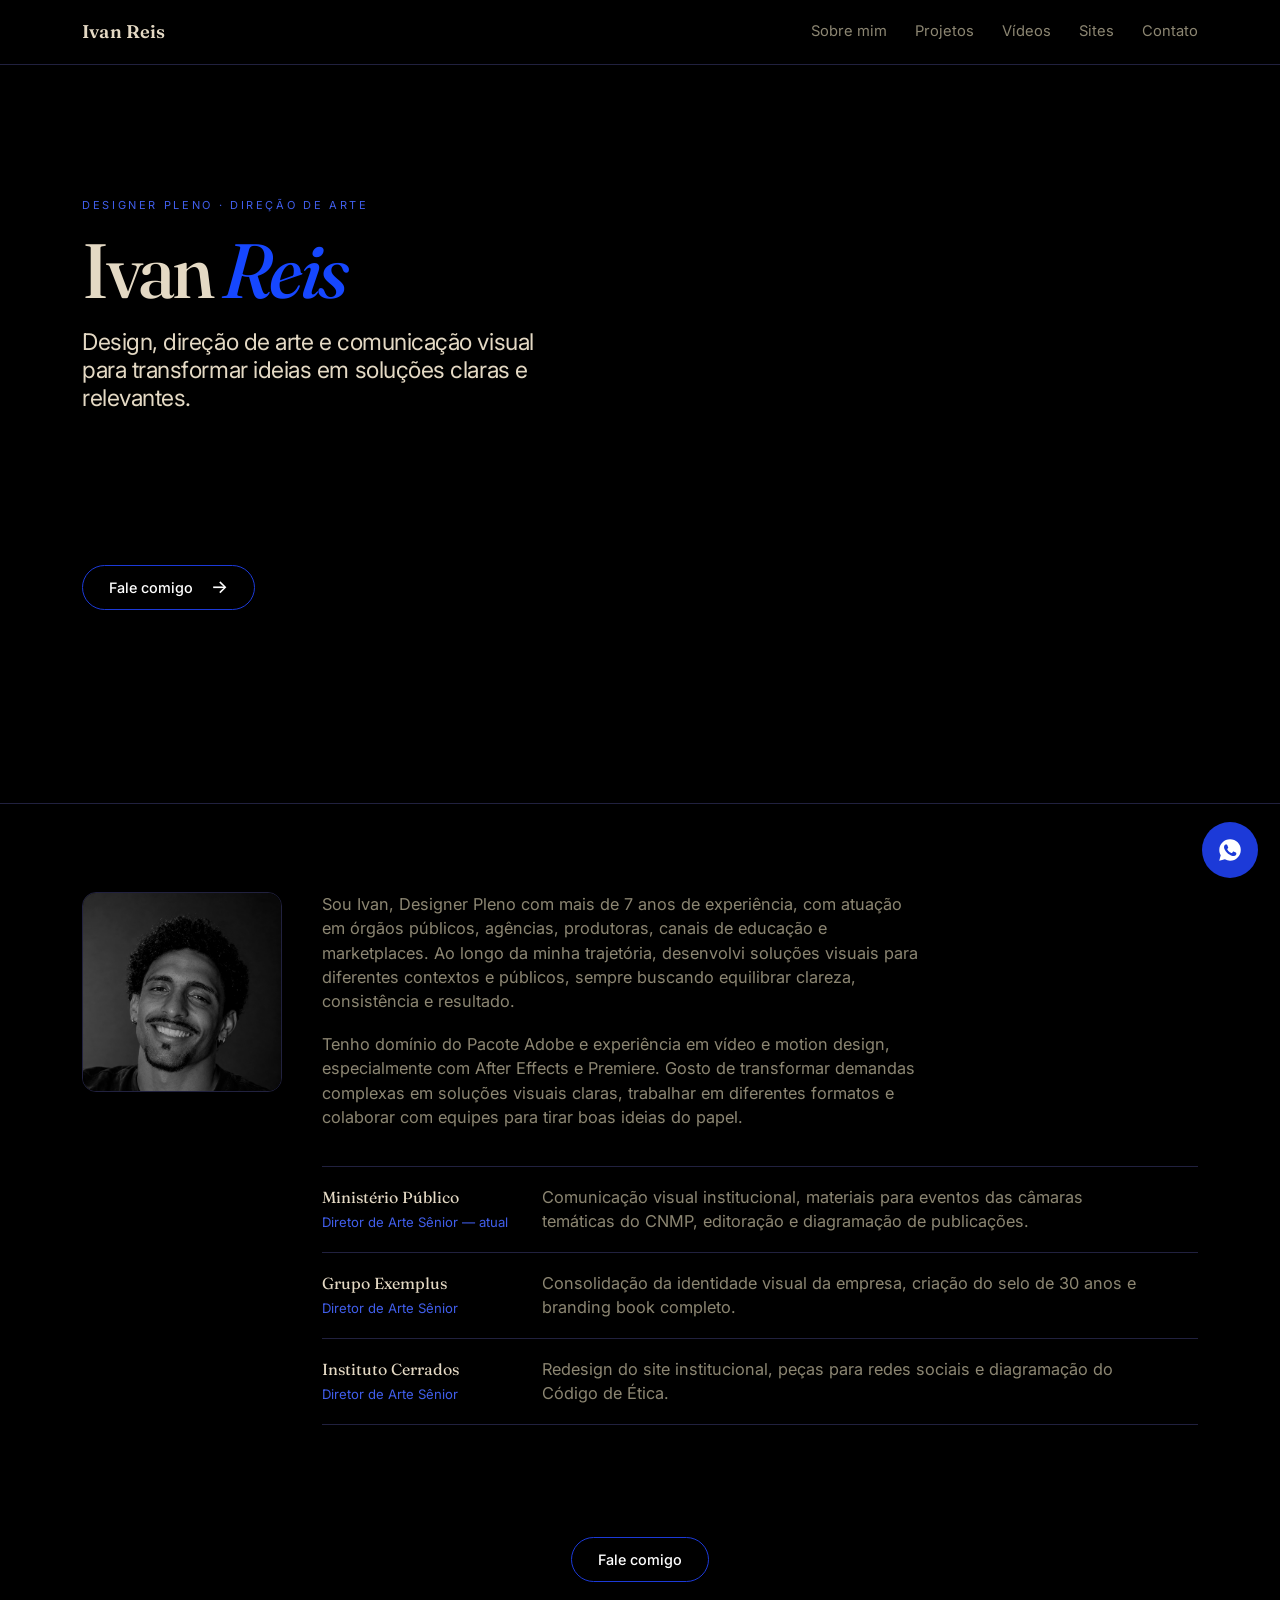
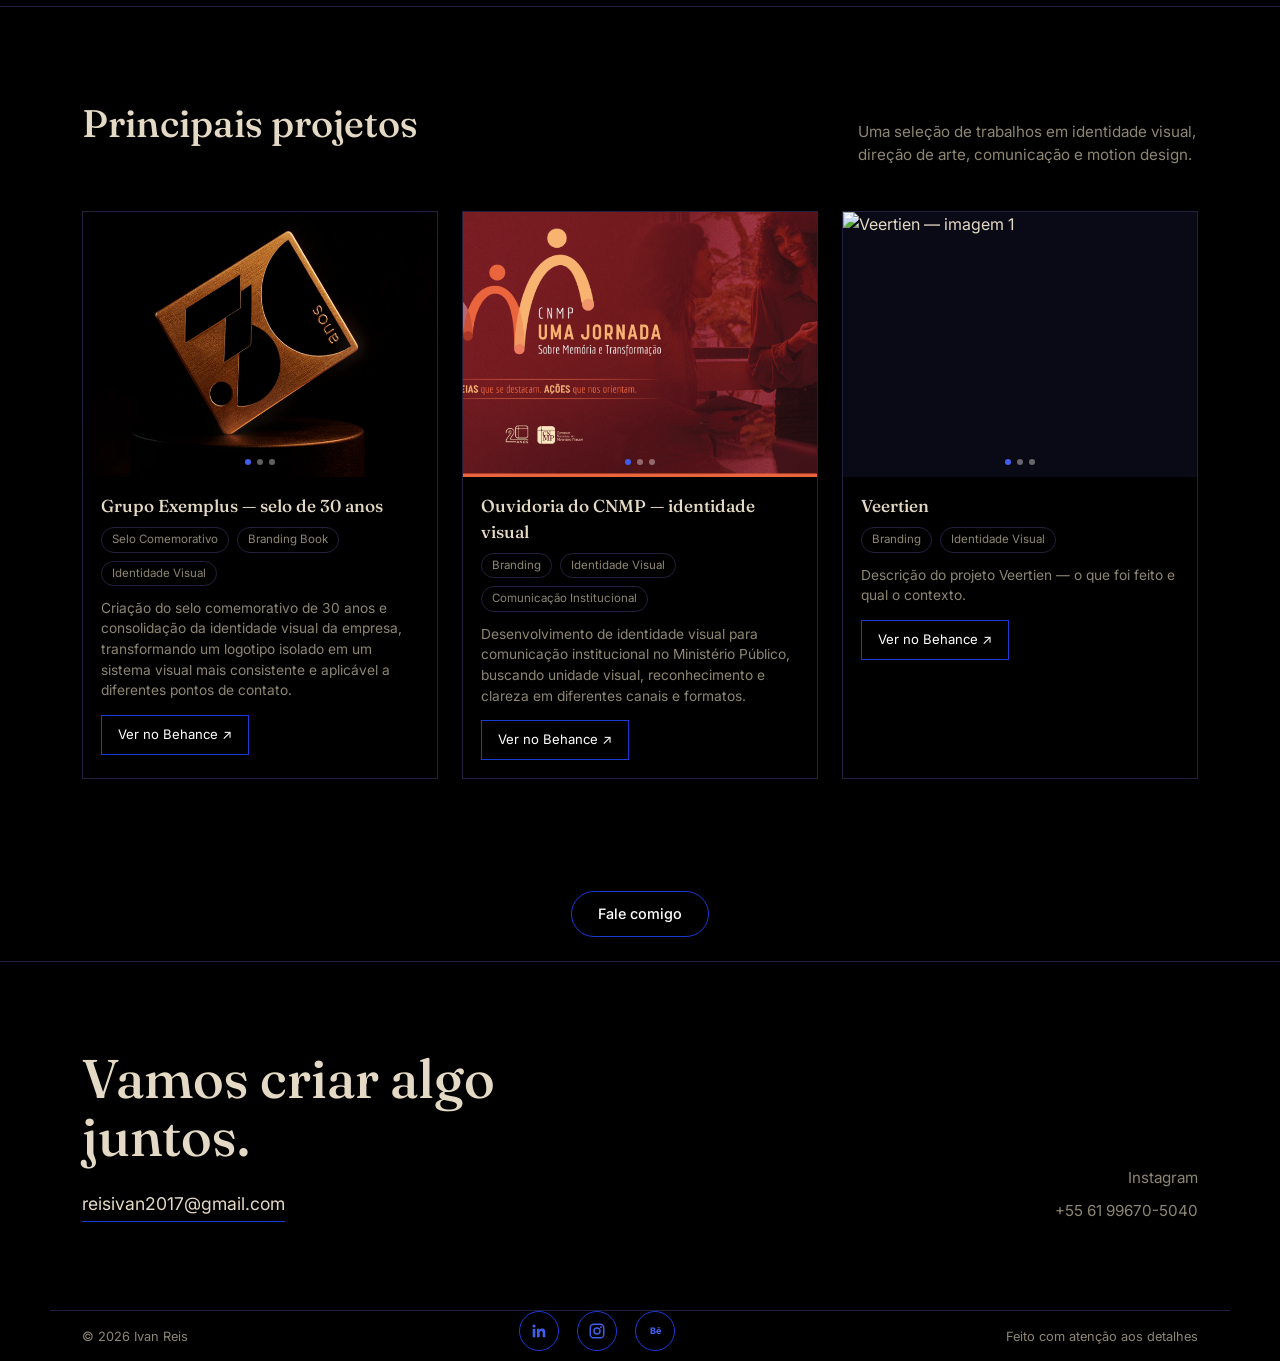
==== commit 256e3623: "Add files via upload" ====
--- a/index.html
+++ b/index.html
@@ -96,12 +96,31 @@
 
 <style id="hero-model-2">
 /* ================= HERO — MODELO 2 ================= */
+/* Texto e botão sobem: em vez de colados na base, ficam no meio/alto do hero */
+#hero.hero-model-2 {
+  align-items: center;
+  padding: 80px 0 140px;
+}
+
 .hero-model-2 .hero-content {
-  transform: translateX(-2vw);
+  transform: none;
 }
 
 .hero-model-2 .hero-grid {
   align-items: center;
+  grid-template-columns: minmax(0, 1fr);
+}
+
+/* Crachá 3D ocupa só a metade direita da tela; texto fica à esquerda */
+.hero-model-2 .hero-media spline-viewer {
+  /* --spline-x: negativo = crachá vai para a esquerda; positivo = vai para a direita */
+  --spline-x: -37%;
+  left: calc(50% + var(--spline-x));
+  width: 50%;
+}
+
+.hero-model-2 .hero-side-compact {
+  display: none;
 }
 
 .hero-copy-compact {
@@ -173,11 +192,18 @@
 
 @media (max-width: 900px) {
   .hero-model-2 .hero-content {
-    transform: translateX(0);
+    transform: none;
   }
 
   .hero-model-2 .hero-grid {
     grid-template-columns: 1fr;
+  }
+
+  /* No celular o crachá volta a ocupar a tela toda, atrás do texto */
+  .hero-model-2 .hero-media spline-viewer {
+    --spline-x: -50%;
+    left: calc(50% + var(--spline-x));
+    width: 100%;
   }
 
   .hero-copy-compact {
@@ -314,7 +340,7 @@
   <section id="work">
     <div class="wrap">
       <div class="section-head" data-reveal>
-        <h2>Projetos selecionados</h2>
+        <h2>Principais projetos</h2>
         <p>Uma seleção de trabalhos em identidade visual, direção de arte, comunicação e motion design.</p>
       </div>
 
@@ -322,7 +348,6 @@
 
         <div class="work-item" data-reveal tabindex="0" role="button" aria-haspopup="dialog" data-modal="modal-exemplus">
           <div class="frame carousel" data-carousel>
-            <!-- TROQUE pelas imagens reais do selo/aplicações (adicione ou remova <img> à vontade) -->
             <img class="is-active" src="GRUPO_EXEMPLUS_1.png" alt="Selo comemorativo dos 30 anos do Grupo Exemplus — imagem 1">
             <img src="GRUPO_EXEMPLUS_2.png" alt="Selo comemorativo dos 30 anos do Grupo Exemplus — imagem 2">
             <img src="GRUPO_EXEMPLUS_3.png" alt="Selo comemorativo dos 30 anos do Grupo Exemplus — imagem 3">
@@ -345,7 +370,6 @@
 
         <div class="work-item" data-reveal tabindex="0" role="button" aria-haspopup="dialog" data-modal="modal-cnmp">
           <div class="frame carousel" data-carousel>
-            <!-- TROQUE pelas imagens reais da identidade -->
             <img class="is-active" src="OUVIDORIA_CNMP_1.png" alt="Identidade visual da Ouvidoria do CNMP — imagem 1">
             <img src="OUVIDORIA_CNMP_2.png" alt="Identidade visual da Ouvidoria do CNMP — imagem 2">
             <img src="OUVIDORIA_CNMP_3.png" alt="Identidade visual da Ouvidoria do CNMP — imagem 3">
@@ -364,75 +388,6 @@
           </div>
           <p class="work-desc">Desenvolvimento de identidade visual para comunicação institucional no Ministério Público, buscando unidade visual, reconhecimento e clareza em diferentes canais e formatos.</p>
           <a class="behance-btn" href="https://www.behance.net/gallery/242273025/Selo-Ouvidoria" target="_blank" rel="noopener">Ver no Behance ↗</a>
-        </div>
-
-        <div class="work-item" data-reveal tabindex="0" role="button" aria-haspopup="dialog" data-modal="modal-transporte">
-          <div class="frame carousel" data-carousel>
-            <!-- TROQUE pelas imagens/stills reais do motion -->
-            <img class="is-active" src="SISTEMA_TRANSPORTE_1.png" alt="Edições e motion do sistema de transporte — imagem 1">
-            <img src="SISTEMA_TRANSPORTE_2.png" alt="Edições e motion do sistema de transporte — imagem 2">
-            <img src="SISTEMA_TRANSPORTE_3.png" alt="Edições e motion do sistema de transporte — imagem 3">
-            <button class="carousel-arrow prev" data-dir="-1" aria-label="Imagem anterior">‹</button>
-            <button class="carousel-arrow next" data-dir="1" aria-label="Próxima imagem">›</button>
-            <div class="carousel-dots"></div>
-          </div>
-          <div class="work-meta">
-            <h3>Sistema de Transporte — edições e motion</h3>
-            <span><!-- ANO --></span>
-          </div>
-          <div class="work-tags">
-            <span>Motion Design</span>
-            <span>Edição de Vídeo</span>
-          </div>
-          <p class="work-desc"><!-- TROQUE por uma descrição real --> Edição e criação de peças de motion design para comunicação do sistema de transporte, combinando ritmo, informação e consistência visual.</p>
-          <!-- TROQUE o href pelo link real do case no Behance -->
-          <a class="behance-btn" href="#" target="_blank" rel="noopener">Ver no Behance ↗</a>
-        </div>
-
-        <div class="work-item" data-reveal tabindex="0" role="button" aria-haspopup="dialog" data-modal="modal-bsbdw">
-          <div class="frame carousel" data-carousel>
-            <!-- TROQUE pelas artes reais da Brasília Design Week -->
-            <img class="is-active" src="BRASILIA_DESIGNWEEK_1.png" alt="Artes da Brasília Design Week — imagem 1">
-            <img src="BRASILIA_DESIGNWEEK_2.png" alt="Artes da Brasília Design Week — imagem 2">
-            <img src="BRASILIA_DESIGNWEEK_3.png" alt="Artes da Brasília Design Week — imagem 3">
-            <button class="carousel-arrow prev" data-dir="-1" aria-label="Imagem anterior">‹</button>
-            <button class="carousel-arrow next" data-dir="1" aria-label="Próxima imagem">›</button>
-            <div class="carousel-dots"></div>
-          </div>
-          <div class="work-meta">
-            <h3>Brasília Design Week — artes</h3>
-            <span><!-- ANO --></span>
-          </div>
-          <div class="work-tags">
-            <span>Direção de Arte</span>
-            <span>Identidade Visual</span>
-          </div>
-          <p class="work-desc"><!-- TROQUE por uma descrição real --> Criação de peças para a Brasília Design Week, explorando linguagem visual, composição e aplicações para diferentes formatos do evento.</p>
-          <!-- TROQUE o href pelo link real do case no Behance -->
-          <a class="behance-btn" href="#" target="_blank" rel="noopener">Ver no Behance ↗</a>
-        </div>
-
-        <div class="work-item" data-reveal tabindex="0" role="button" aria-haspopup="dialog" data-modal="modal-cinema">
-          <div class="frame carousel" data-carousel>
-            <!-- TROQUE pelos stills reais do motion do festival -->
-            <img class="is-active" src="FESTIVAL_CINEMA_1.png" alt="Motions do festival de cinema — imagem 1">
-            <img src="FESTIVAL_CINEMA_2.png" alt="Motions do festival de cinema — imagem 2">
-            <img src="FESTIVAL_CINEMA_3.png" alt="Motions do festival de cinema — imagem 3">
-            <button class="carousel-arrow prev" data-dir="-1" aria-label="Imagem anterior">‹</button>
-            <button class="carousel-arrow next" data-dir="1" aria-label="Próxima imagem">›</button>
-            <div class="carousel-dots"></div>
-          </div>
-          <div class="work-meta">
-            <h3>Festival de Cinema — motions</h3>
-            <span><!-- ANO --></span>
-          </div>
-          <div class="work-tags">
-            <span>Motion Design</span>
-            <span>Vinhetas</span>
-          </div>
-          <p class="work-desc"><!-- TROQUE por uma descrição real --> Criação de vinhetas e peças de motion para a comunicação audiovisual do festival, trabalhando movimento, ritmo e identidade.</p>
-          <!-- TROQUE o href pelo link real do case no Behance -->
-          <a class="behance-btn" href="#" target="_blank" rel="noopener">Ver no Behance ↗</a>
         </div>
 
         <div class="work-item" data-reveal tabindex="0" role="button" aria-haspopup="dialog" data-modal="modal-veertien">
@@ -521,78 +476,6 @@
         </div>
         <p class="modal-desc">Desenvolvimento de identidade visual como parte do trabalho de comunicação institucional no Ministério Público, contribuindo para o fortalecimento da comunicação institucional por meio do design e garantindo unidade estética e clareza informativa em diferentes canais e formatos.</p>
         <a class="behance-btn" href="https://www.behance.net/gallery/242273025/Selo-Ouvidoria" target="_blank" rel="noopener">Ver trabalho completo no Behance ↗</a>
-      </div>
-    </div>
-  </div>
-
-  <div class="project-modal" id="modal-transporte" role="dialog" aria-modal="true" aria-labelledby="modal-transporte-title">
-    <div class="project-modal-inner">
-      <button class="modal-close" aria-label="Fechar">×</button>
-      <div class="frame carousel modal-carousel" data-carousel>
-        <img class="is-active" src="SISTEMA_TRANSPORTE_1.png" alt="Edições e motion do sistema de transporte — imagem 1">
-        <img src="SISTEMA_TRANSPORTE_2.png" alt="Edições e motion do sistema de transporte — imagem 2">
-        <img src="SISTEMA_TRANSPORTE_3.png" alt="Edições e motion do sistema de transporte — imagem 3">
-        <button class="carousel-arrow prev" data-dir="-1" aria-label="Imagem anterior">‹</button>
-        <button class="carousel-arrow next" data-dir="1" aria-label="Próxima imagem">›</button>
-        <div class="carousel-dots"></div>
-      </div>
-      <div class="modal-body">
-        <h3 id="modal-transporte-title">Sistema de Transporte — edições e motion</h3>
-        <p class="modal-year"><!-- ANO --></p>
-        <div class="work-tags">
-          <span>Motion Design</span>
-          <span>Edição de Vídeo</span>
-        </div>
-        <p class="modal-desc"><!-- TROQUE por uma descrição real, incluindo o nome do sistema/cidade --> Edição e peças de motion design para a comunicação visual do sistema de transporte, com foco em clareza informativa e consistência de identidade nos diferentes pontos de contato com o usuário.</p>
-        <a class="behance-btn" href="#" target="_blank" rel="noopener">Ver trabalho completo no Behance ↗</a>
-      </div>
-    </div>
-  </div>
-
-  <div class="project-modal" id="modal-bsbdw" role="dialog" aria-modal="true" aria-labelledby="modal-bsbdw-title">
-    <div class="project-modal-inner">
-      <button class="modal-close" aria-label="Fechar">×</button>
-      <div class="frame carousel modal-carousel" data-carousel>
-        <img class="is-active" src="BRASILIA_DESIGNWEEK_1.png" alt="Artes da Brasília Design Week — imagem 1">
-        <img src="BRASILIA_DESIGNWEEK_2.png" alt="Artes da Brasília Design Week — imagem 2">
-        <img src="BRASILIA_DESIGNWEEK_3.png" alt="Artes da Brasília Design Week — imagem 3">
-        <button class="carousel-arrow prev" data-dir="-1" aria-label="Imagem anterior">‹</button>
-        <button class="carousel-arrow next" data-dir="1" aria-label="Próxima imagem">›</button>
-        <div class="carousel-dots"></div>
-      </div>
-      <div class="modal-body">
-        <h3 id="modal-bsbdw-title">Brasília Design Week — artes</h3>
-        <p class="modal-year"><!-- ANO --></p>
-        <div class="work-tags">
-          <span>Direção de Arte</span>
-          <span>Identidade Visual</span>
-        </div>
-        <p class="modal-desc"><!-- TROQUE por uma descrição real --> Criação de artes para a Brasília Design Week, aplicadas em peças digitais e impressas ao longo do evento, reforçando a identidade visual da edição.</p>
-        <a class="behance-btn" href="#" target="_blank" rel="noopener">Ver trabalho completo no Behance ↗</a>
-      </div>
-    </div>
-  </div>
-
-  <div class="project-modal" id="modal-cinema" role="dialog" aria-modal="true" aria-labelledby="modal-cinema-title">
-    <div class="project-modal-inner">
-      <button class="modal-close" aria-label="Fechar">×</button>
-      <div class="frame carousel modal-carousel" data-carousel>
-        <img class="is-active" src="FESTIVAL_CINEMA_1.png" alt="Motions do festival de cinema — imagem 1">
-        <img src="FESTIVAL_CINEMA_2.png" alt="Motions do festival de cinema — imagem 2">
-        <img src="FESTIVAL_CINEMA_3.png" alt="Motions do festival de cinema — imagem 3">
-        <button class="carousel-arrow prev" data-dir="-1" aria-label="Imagem anterior">‹</button>
-        <button class="carousel-arrow next" data-dir="1" aria-label="Próxima imagem">›</button>
-        <div class="carousel-dots"></div>
-      </div>
-      <div class="modal-body">
-        <h3 id="modal-cinema-title">Festival de Cinema — motions</h3>
-        <p class="modal-year"><!-- ANO --></p>
-        <div class="work-tags">
-          <span>Motion Design</span>
-          <span>Vinhetas</span>
-        </div>
-        <p class="modal-desc"><!-- TROQUE por uma descrição real, incluindo o nome do festival --> Criação de vinhetas e peças de motion para a identidade audiovisual do festival de cinema.</p>
-        <a class="behance-btn" href="#" target="_blank" rel="noopener">Ver trabalho completo no Behance ↗</a>
       </div>
     </div>
   </div>
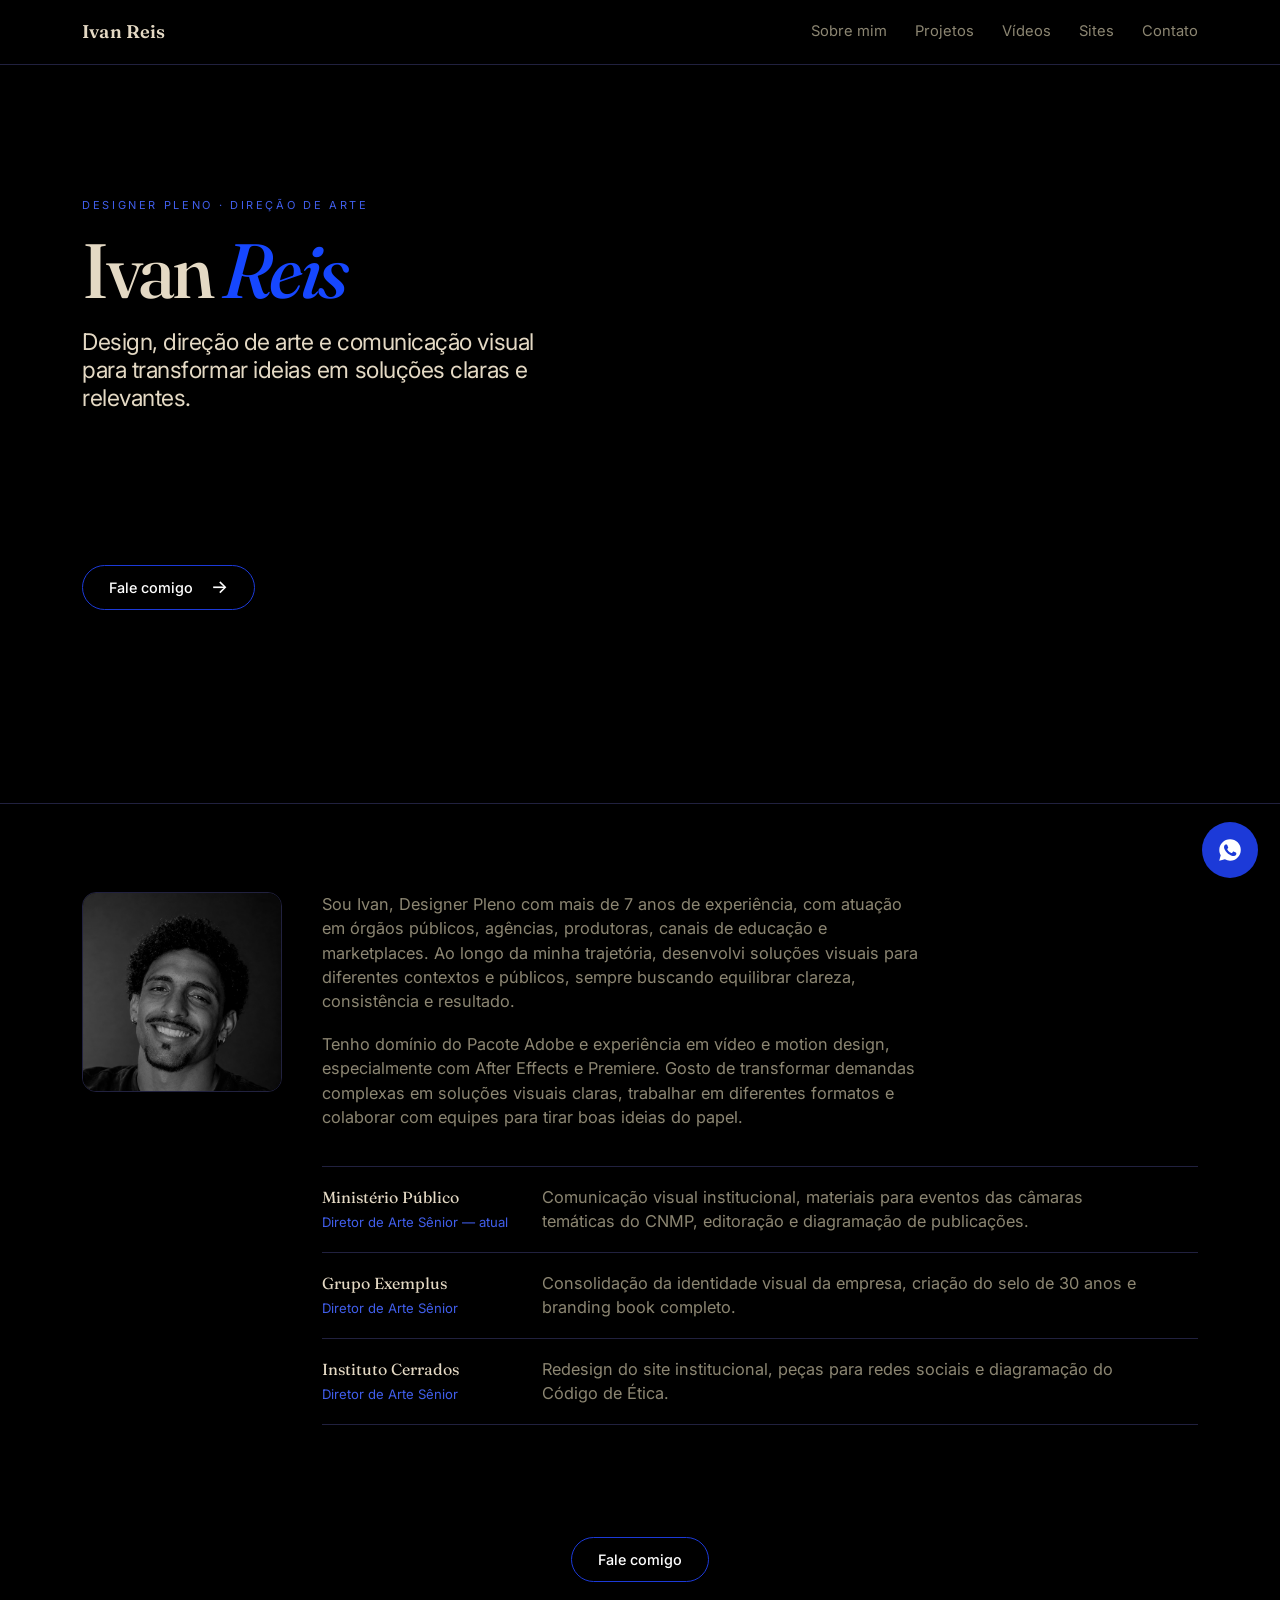
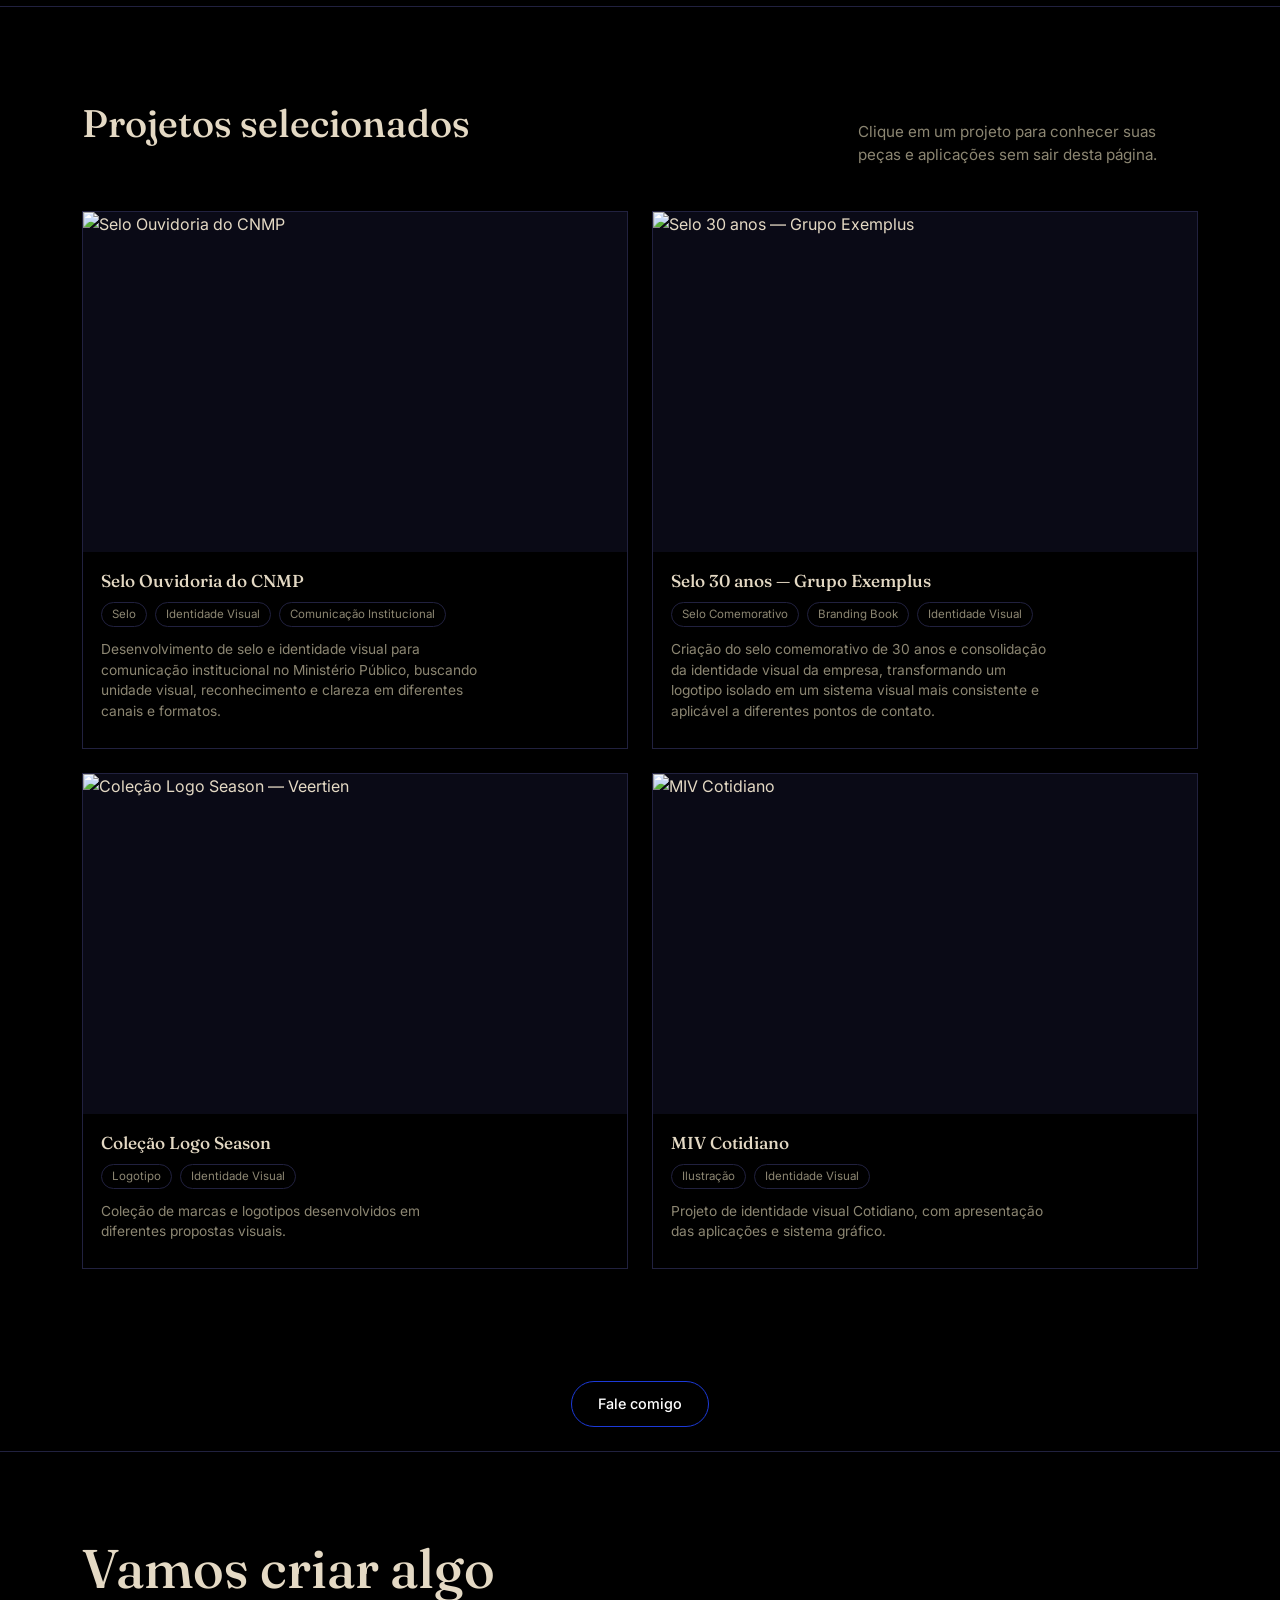
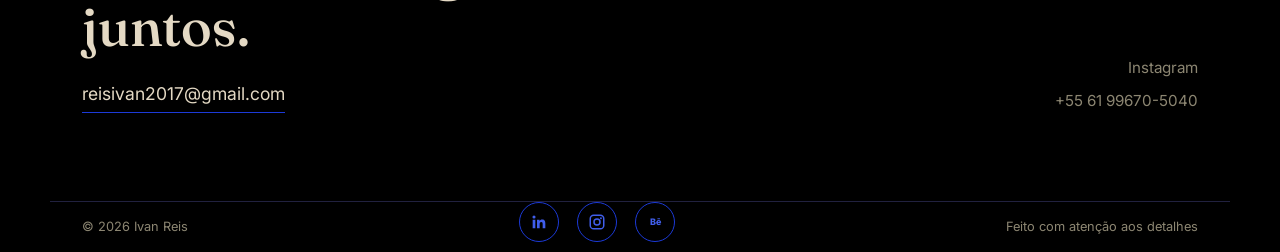
==== commit d8721135: "Add files via upload" ====
--- a/index.html
+++ b/index.html
@@ -230,6 +230,7 @@
   }
 }
 </style>
+
 
 </head>
 <body>
@@ -340,23 +341,34 @@
   <section id="work">
     <div class="wrap">
       <div class="section-head" data-reveal>
-        <h2>Principais projetos</h2>
-        <p>Uma seleção de trabalhos em identidade visual, direção de arte, comunicação e motion design.</p>
+        <h2>Projetos selecionados</h2>
+        <p>Clique em um projeto para conhecer suas peças e aplicações sem sair desta página.</p>
       </div>
 
       <div class="work-grid">
 
-        <div class="work-item" data-reveal tabindex="0" role="button" aria-haspopup="dialog" data-modal="modal-exemplus">
-          <div class="frame carousel" data-carousel>
-            <img class="is-active" src="GRUPO_EXEMPLUS_1.png" alt="Selo comemorativo dos 30 anos do Grupo Exemplus — imagem 1">
-            <img src="GRUPO_EXEMPLUS_2.png" alt="Selo comemorativo dos 30 anos do Grupo Exemplus — imagem 2">
-            <img src="GRUPO_EXEMPLUS_3.png" alt="Selo comemorativo dos 30 anos do Grupo Exemplus — imagem 3">
-            <button class="carousel-arrow prev" data-dir="-1" aria-label="Imagem anterior">‹</button>
-            <button class="carousel-arrow next" data-dir="1" aria-label="Próxima imagem">›</button>
-            <div class="carousel-dots"></div>
+        <div class="work-item work-item--ouvidoria" data-reveal tabindex="0" role="button" aria-haspopup="dialog" data-modal="modal-ouvidoria">
+          <div class="frame">
+            <img src="thumb_ouvidoria.png" alt="Selo Ouvidoria do CNMP" loading="lazy">
           </div>
           <div class="work-meta">
-            <h3>Grupo Exemplus — selo de 30 anos</h3>
+            <h3>Selo Ouvidoria do CNMP</h3>
+            <span><!-- ANO --></span>
+          </div>
+          <div class="work-tags">
+            <span>Selo</span>
+            <span>Identidade Visual</span>
+            <span>Comunicação Institucional</span>
+          </div>
+          <p class="work-desc">Desenvolvimento de selo e identidade visual para comunicação institucional no Ministério Público, buscando unidade visual, reconhecimento e clareza em diferentes canais e formatos.</p>
+        </div>
+
+        <div class="work-item work-item--selo30" data-reveal tabindex="0" role="button" aria-haspopup="dialog" data-modal="modal-selo30">
+          <div class="frame">
+            <img src="thumb_selo_30_anos.png" alt="Selo 30 anos — Grupo Exemplus" loading="lazy">
+          </div>
+          <div class="work-meta">
+            <h3>Selo 30 anos — Grupo Exemplus</h3>
             <span><!-- ANO --></span>
           </div>
           <div class="work-tags">
@@ -365,53 +377,36 @@
             <span>Identidade Visual</span>
           </div>
           <p class="work-desc">Criação do selo comemorativo de 30 anos e consolidação da identidade visual da empresa, transformando um logotipo isolado em um sistema visual mais consistente e aplicável a diferentes pontos de contato.</p>
-          <a class="behance-btn" href="https://www.behance.net/gallery/233815559/Selo-3Oanos" target="_blank" rel="noopener">Ver no Behance ↗</a>
-        </div>
-
-        <div class="work-item" data-reveal tabindex="0" role="button" aria-haspopup="dialog" data-modal="modal-cnmp">
-          <div class="frame carousel" data-carousel>
-            <img class="is-active" src="OUVIDORIA_CNMP_1.png" alt="Identidade visual da Ouvidoria do CNMP — imagem 1">
-            <img src="OUVIDORIA_CNMP_2.png" alt="Identidade visual da Ouvidoria do CNMP — imagem 2">
-            <img src="OUVIDORIA_CNMP_3.png" alt="Identidade visual da Ouvidoria do CNMP — imagem 3">
-            <button class="carousel-arrow prev" data-dir="-1" aria-label="Imagem anterior">‹</button>
-            <button class="carousel-arrow next" data-dir="1" aria-label="Próxima imagem">›</button>
-            <div class="carousel-dots"></div>
+        </div>
+
+        <div class="work-item work-item--logoseason" data-reveal tabindex="0" role="button" aria-haspopup="dialog" data-modal="modal-logoseason">
+          <div class="frame">
+            <img src="thumb_logo_season_veertien.png" alt="Coleção Logo Season — Veertien" loading="lazy">
           </div>
           <div class="work-meta">
-            <h3>Ouvidoria do CNMP — identidade visual</h3>
+            <h3>Coleção Logo Season</h3>
             <span><!-- ANO --></span>
           </div>
           <div class="work-tags">
-            <span>Branding</span>
+            <span>Logotipo</span>
             <span>Identidade Visual</span>
-            <span>Comunicação Institucional</span>
-          </div>
-          <p class="work-desc">Desenvolvimento de identidade visual para comunicação institucional no Ministério Público, buscando unidade visual, reconhecimento e clareza em diferentes canais e formatos.</p>
-          <a class="behance-btn" href="https://www.behance.net/gallery/242273025/Selo-Ouvidoria" target="_blank" rel="noopener">Ver no Behance ↗</a>
-        </div>
-
-        <div class="work-item" data-reveal tabindex="0" role="button" aria-haspopup="dialog" data-modal="modal-veertien">
-          <div class="frame carousel" data-carousel>
-            <!-- TROQUE pelas imagens reais do projeto Veertien -->
-            <img class="is-active" src="Veertien — imagem 1.png" alt="Veertien — imagem 1">
-            <img src="Veertien — imagem 2.png" alt="Veertien — imagem 2">
-            <img src="Veertien — imagem 3.png" alt="Veertien — imagem 3">
-            <button class="carousel-arrow prev" data-dir="-1" aria-label="Imagem anterior">‹</button>
-            <button class="carousel-arrow next" data-dir="1" aria-label="Próxima imagem">›</button>
-            <div class="carousel-dots"></div>
+          </div>
+          <p class="work-desc">Coleção de marcas e logotipos desenvolvidos em diferentes propostas visuais.</p>
+        </div>
+
+        <div class="work-item work-item--miv" data-reveal tabindex="0" role="button" aria-haspopup="dialog" data-modal="modal-miv">
+          <div class="frame">
+            <img src="thumb_miv_cotidiano.png" alt="MIV Cotidiano" loading="lazy">
           </div>
           <div class="work-meta">
-            <h3><!-- TROQUE pelo título/tipo do projeto -->Veertien</h3>
+            <h3>MIV Cotidiano</h3>
             <span><!-- ANO --></span>
           </div>
           <div class="work-tags">
-            <!-- TROQUE pelas tags reais deste projeto -->
-            <span>Branding</span>
+            <span>Ilustração</span>
             <span>Identidade Visual</span>
           </div>
-          <p class="work-desc"><!-- TROQUE por uma descrição real do projeto Veertien --> Descrição do projeto Veertien — o que foi feito e qual o contexto.</p>
-          <!-- TROQUE o href pelo link real do case no Behance -->
-          <a class="behance-btn" href="#" target="_blank" rel="noopener">Ver no Behance ↗</a>
+          <p class="work-desc">Projeto de identidade visual Cotidiano, com apresentação das aplicações e sistema gráfico.</p>
         </div>
 
       </div>
@@ -427,82 +422,73 @@
     </div>
   </section>
 
-  <!-- ================= MODAIS DE PROJETO ================= -->
-  <!-- Cada modal abre ao clicar no card correspondente acima. Edite título, ano, tags e descrição livremente. -->
-
-  <div class="project-modal" id="modal-exemplus" role="dialog" aria-modal="true" aria-labelledby="modal-exemplus-title">
-    <div class="project-modal-inner">
-      <button class="modal-close" aria-label="Fechar">×</button>
-      <div class="frame carousel modal-carousel" data-carousel>
-        <img class="is-active" src="GRUPO_EXEMPLUS_1.png" alt="Selo comemorativo dos 30 anos do Grupo Exemplus — imagem 1">
-        <img src="GRUPO_EXEMPLUS_2.png" alt="Selo comemorativo dos 30 anos do Grupo Exemplus — imagem 2">
-        <img src="GRUPO_EXEMPLUS_3.png" alt="Selo comemorativo dos 30 anos do Grupo Exemplus — imagem 3">
-        <button class="carousel-arrow prev" data-dir="-1" aria-label="Imagem anterior">‹</button>
-        <button class="carousel-arrow next" data-dir="1" aria-label="Próxima imagem">›</button>
-        <div class="carousel-dots"></div>
-      </div>
+  <!-- Galerias de projeto: imagens locais, sem iframes do Behance. -->
+
+  <div class="project-modal" id="modal-ouvidoria" role="dialog" aria-modal="true" aria-hidden="true" aria-labelledby="modal-ouvidoria-title" tabindex="-1">
+    <div class="project-modal-inner" role="document">
+      <button type="button" class="modal-close" aria-label="Fechar projeto">&times;</button>
       <div class="modal-body">
-        <h3 id="modal-exemplus-title">Grupo Exemplus — selo de 30 anos</h3>
-        <p class="modal-year"><!-- ANO --></p>
-        <div class="work-tags">
-          <span>Selo Comemorativo</span>
-          <span>Branding Book</span>
-          <span>Identidade Visual</span>
-        </div>
-        <p class="modal-desc">Contribuí para a consolidação da identidade visual da empresa, transformando um logotipo isolado em uma identidade completa e consistente, com um branding book que orienta toda a comunicação online e offline. Criei o selo comemorativo de 30 anos, aplicado em diversos canais como assinatura de e-mail, materiais impressos, redes sociais e capas de plataformas digitais, fortalecendo a presença da marca.</p>
-        <a class="behance-btn" href="https://www.behance.net/gallery/233815559/Selo-3Oanos" target="_blank" rel="noopener">Ver trabalho completo no Behance ↗</a>
-      </div>
+        <p class="project-eyebrow">Selo · Identidade visual · Comunicação institucional</p>
+        <h3 id="modal-ouvidoria-title">Selo Ouvidoria do CNMP</h3>
+        <p class="modal-desc">Identidade visual desenvolvida para a comunicação institucional da Ouvidoria do CNMP.</p>
+      </div>
+      <div class="modal-gallery">
+        <figure class="project-image"><img src="Ouvidoria.png" loading="lazy" alt="Selo Ouvidoria do CNMP — peça 1" decoding="async"><figcaption class="image-error" hidden>Imagem não encontrada: Ouvidoria.png. Coloque o arquivo na pasta do site.</figcaption></figure>
+      </div>
+      <div class="modal-footer"><span>01 peça</span><span>Role para explorar o projeto ↓</span></div>
     </div>
   </div>
 
-  <div class="project-modal" id="modal-cnmp" role="dialog" aria-modal="true" aria-labelledby="modal-cnmp-title">
-    <div class="project-modal-inner">
-      <button class="modal-close" aria-label="Fechar">×</button>
-      <div class="frame carousel modal-carousel" data-carousel>
-        <img class="is-active" src="OUVIDORIA_CNMP_1.png" alt="Identidade visual da Ouvidoria do CNMP — imagem 1">
-        <img src="OUVIDORIA_CNMP_3.png" alt="Identidade visual da Ouvidoria do CNMP — imagem 2">
-        <img src="OUVIDORIA_CNMP_2.png" alt="Identidade visual da Ouvidoria do CNMP — imagem 3">
-        <button class="carousel-arrow prev" data-dir="-1" aria-label="Imagem anterior">‹</button>
-        <button class="carousel-arrow next" data-dir="1" aria-label="Próxima imagem">›</button>
-        <div class="carousel-dots"></div>
-      </div>
+  <div class="project-modal" id="modal-selo30" role="dialog" aria-modal="true" aria-hidden="true" aria-labelledby="modal-selo30-title" tabindex="-1">
+    <div class="project-modal-inner" role="document">
+      <button type="button" class="modal-close" aria-label="Fechar projeto">&times;</button>
       <div class="modal-body">
-        <h3 id="modal-cnmp-title">Ouvidoria do CNMP — identidade visual</h3>
-        <p class="modal-year"><!-- ANO --></p>
-        <div class="work-tags">
-          <span>Branding</span>
-          <span>Identidade Visual</span>
-          <span>Comunicação Institucional</span>
-        </div>
-        <p class="modal-desc">Desenvolvimento de identidade visual como parte do trabalho de comunicação institucional no Ministério Público, contribuindo para o fortalecimento da comunicação institucional por meio do design e garantindo unidade estética e clareza informativa em diferentes canais e formatos.</p>
-        <a class="behance-btn" href="https://www.behance.net/gallery/242273025/Selo-Ouvidoria" target="_blank" rel="noopener">Ver trabalho completo no Behance ↗</a>
-      </div>
+        <p class="project-eyebrow">Selo comemorativo · Branding · Identidade visual</p>
+        <h3 id="modal-selo30-title">Selo 30 anos — Grupo Exemplus</h3>
+        <p class="modal-desc">Criação do selo de 30 anos e aplicações da identidade comemorativa do Grupo Exemplus.</p>
+      </div>
+      <div class="modal-gallery">
+        <figure class="project-image"><img src="design_selo1.png" loading="lazy" alt="Selo 30 anos — Grupo Exemplus — peça 1" decoding="async"><figcaption class="image-error" hidden>Imagem não encontrada: design_selo1.png. Coloque o arquivo na pasta do site.</figcaption></figure>
+        <figure class="project-image"><img src="design_selo2.png" loading="lazy" alt="Selo 30 anos — Grupo Exemplus — peça 2" decoding="async"><figcaption class="image-error" hidden>Imagem não encontrada: design_selo2.png. Coloque o arquivo na pasta do site.</figcaption></figure>
+        <figure class="project-image"><img src="design_selo3.png" loading="lazy" alt="Selo 30 anos — Grupo Exemplus — peça 3" decoding="async"><figcaption class="image-error" hidden>Imagem não encontrada: design_selo3.png. Coloque o arquivo na pasta do site.</figcaption></figure>
+        <figure class="project-image"><img src="design_selo4.png" loading="lazy" alt="Selo 30 anos — Grupo Exemplus — peça 4" decoding="async"><figcaption class="image-error" hidden>Imagem não encontrada: design_selo4.png. Coloque o arquivo na pasta do site.</figcaption></figure>
+        <figure class="project-image"><img src="design_selo5.png" loading="lazy" alt="Selo 30 anos — Grupo Exemplus — peça 5" decoding="async"><figcaption class="image-error" hidden>Imagem não encontrada: design_selo5.png. Coloque o arquivo na pasta do site.</figcaption></figure>
+        <figure class="project-image"><img src="design_selo6.png" loading="lazy" alt="Selo 30 anos — Grupo Exemplus — peça 6" decoding="async"><figcaption class="image-error" hidden>Imagem não encontrada: design_selo6.png. Coloque o arquivo na pasta do site.</figcaption></figure>
+        <figure class="project-image"><img src="design_selo7.png" loading="lazy" alt="Selo 30 anos — Grupo Exemplus — peça 7" decoding="async"><figcaption class="image-error" hidden>Imagem não encontrada: design_selo7.png. Coloque o arquivo na pasta do site.</figcaption></figure>
+      </div>
+      <div class="modal-footer"><span>07 peças</span><span>Role para explorar o projeto ↓</span></div>
     </div>
   </div>
 
-  <div class="project-modal" id="modal-veertien" role="dialog" aria-modal="true" aria-labelledby="modal-veertien-title">
-    <div class="project-modal-inner">
-      <button class="modal-close" aria-label="Fechar">×</button>
-      <div class="frame carousel modal-carousel" data-carousel>
-        <!-- TROQUE pelas imagens reais do projeto Veertien -->
-        <img class="is-active" src="Veertien — imagem 1.png" alt="Veertien — imagem 1">
-        <img src="Veertien — imagem 2.png" alt="Veertien — imagem 2">
-        <img src="Veertien — imagem 3.png" alt="Veertien — imagem 3">
-        <button class="carousel-arrow prev" data-dir="-1" aria-label="Imagem anterior">‹</button>
-        <button class="carousel-arrow next" data-dir="1" aria-label="Próxima imagem">›</button>
-        <div class="carousel-dots"></div>
-      </div>
+  <div class="project-modal" id="modal-logoseason" role="dialog" aria-modal="true" aria-hidden="true" aria-labelledby="modal-logoseason-title" tabindex="-1">
+    <div class="project-modal-inner" role="document">
+      <button type="button" class="modal-close" aria-label="Fechar projeto">&times;</button>
       <div class="modal-body">
-        <h3 id="modal-veertien-title"><!-- TROQUE pelo título/tipo do projeto -->Veertien</h3>
-        <p class="modal-year"><!-- ANO --></p>
-        <div class="work-tags">
-          <!-- TROQUE pelas tags reais deste projeto -->
-          <span>Branding</span>
-          <span>Identidade Visual</span>
-        </div>
-        <p class="modal-desc"><!-- TROQUE por uma descrição real do projeto Veertien --> Descrição do projeto Veertien — o que foi feito e qual o contexto.</p>
-        <a class="behance-btn" href="#" target="_blank" rel="noopener">Ver trabalho completo no Behance ↗</a>
-      </div>
+        <p class="project-eyebrow">Logotipos · Identidade visual</p>
+        <h3 id="modal-logoseason-title">Coleção Logo Season</h3>
+        <p class="modal-desc">Uma coleção de estudos e soluções de marca reunidos na Logo Season.</p>
+      </div>
+      <div class="modal-gallery">
+        <figure class="project-image"><img src="logo_season_1.png" loading="lazy" alt="Coleção Logo Season — peça 1" decoding="async"><figcaption class="image-error" hidden>Imagem não encontrada: logo_season_1.png. Coloque o arquivo na pasta do site.</figcaption></figure>
+        <figure class="project-image"><img src="logo_season_2.png" loading="lazy" alt="Coleção Logo Season — peça 2" decoding="async"><figcaption class="image-error" hidden>Imagem não encontrada: logo_season_2.png. Coloque o arquivo na pasta do site.</figcaption></figure>
+        <figure class="project-image"><img src="logo_season_3.png" loading="lazy" alt="Coleção Logo Season — peça 3" decoding="async"><figcaption class="image-error" hidden>Imagem não encontrada: logo_season_3.png. Coloque o arquivo na pasta do site.</figcaption></figure>
+      </div>
+      <div class="modal-footer"><span>04 peças</span><span>Role para explorar o projeto ↓</span></div>
+    </div>
+  </div>
+
+  <div class="project-modal" id="modal-miv" role="dialog" aria-modal="true" aria-hidden="true" aria-labelledby="modal-miv-title" tabindex="-1">
+    <div class="project-modal-inner" role="document">
+      <button type="button" class="modal-close" aria-label="Fechar projeto">&times;</button>
+      <div class="modal-body">
+        <p class="project-eyebrow">Manual de identidade visual · Branding</p>
+        <h3 id="modal-miv-title">MIV Cotidiano</h3>
+        <p class="modal-desc">Apresentação do projeto de identidade visual Cotidiano.</p>
+      </div>
+      <div class="modal-gallery">
+        <figure class="project-image"><img src="Cotidiano.png" loading="lazy" alt="MIV Cotidiano — peça 1" decoding="async"><figcaption class="image-error" hidden>Imagem não encontrada: Cotidiano.png. Coloque o arquivo na pasta do site.</figcaption></figure>
+      </div>
+      <div class="modal-footer"><span>01 peça</span><span>Role para explorar o projeto ↓</span></div>
     </div>
   </div>
 
@@ -559,4 +545,4 @@
 </script>
 
 </body>
-</html>+</html>
--- a/styles.css
+++ b/styles.css
@@ -942,4 +942,124 @@
   /* Celular: o 3D não captura o toque, então a página rola normalmente */
   .hero-media iframe,
   .hero-media spline-viewer{ pointer-events: none; }
-}+}
+/* ===== Projetos selecionados: cards clicáveis e galeria flutuante ===== */
+.work-grid { grid-template-columns: repeat(2, minmax(0, 1fr)); }
+.work-item { cursor: pointer; padding-bottom: 20px; transition: border-color .25s ease, transform .25s ease; }
+.work-item:hover { border-color: var(--accent-2); transform: translateY(-3px); }
+.work-item:focus-visible { outline: 2px solid var(--accent-2); outline-offset: 4px; }
+.work-item .frame { aspect-ratio: 16 / 10; }
+.work-item .frame img { object-fit: cover; }
+.work-desc { padding-bottom: 6px; }
+body.project-modal-open { overflow: hidden; }
+.project-modal {
+  display: flex; position: fixed; inset: 0; z-index: 9999;
+  align-items: center; justify-content: center;
+  padding: clamp(12px, 3vw, 36px); background: rgba(0, 0, 0, .86);
+  backdrop-filter: blur(14px); -webkit-backdrop-filter: blur(14px);
+  opacity: 0; visibility: hidden; pointer-events: none;
+  transition: opacity .25s ease, visibility .25s ease;
+}
+.project-modal.is-open { opacity: 1; visibility: visible; pointer-events: auto; }
+.project-modal-inner {
+  width: min(1040px, 100%); max-width: 1040px; max-height: min(90dvh, 1100px);
+  overflow-y: auto; overscroll-behavior: contain; scrollbar-gutter: stable;
+  background: #0a0a10; border: 1px solid #303044; border-radius: 14px;
+  box-shadow: 0 35px 110px rgba(0,0,0,.7);
+  transform: translateY(14px); transition: transform .25s ease;
+}
+.project-modal.is-open .project-modal-inner { transform: translateY(0); }
+.project-modal .modal-close {
+  position: sticky; float: right; top: 14px; right: 14px;
+  margin: 14px 14px -54px 0; z-index: 20;
+  width: 42px; height: 42px; background: rgba(0,0,0,.87);
+  border: 1px solid rgba(255,255,255,.4); font-size: 28px;
+}
+.project-modal .modal-body { padding: 54px clamp(24px, 5vw, 64px) 42px; }
+.project-eyebrow { color: var(--accent-2); font-size: .72rem; letter-spacing: .13em; text-transform: uppercase; margin: 0 0 12px; }
+.project-modal .modal-body h3 { font-size: clamp(1.9rem, 3.8vw, 3rem); line-height: 1.1; margin: 0 0 20px; }
+.project-modal .modal-desc { max-width: 65ch; }
+.project-modal .modal-gallery { display: flex; flex-direction: column; gap: 0; background: #111; }
+.project-image { margin: 0; width: 100%; }
+.project-image img { display: block; width: 100%; height: auto; object-fit: contain; }
+.image-error { display: block; padding: 42px; text-align: center; color: #a9a4ae; font-size: .9rem; background: #17171f; }
+.image-error[hidden] { display: none; }
+.modal-footer { display: flex; justify-content: space-between; gap: 15px; padding: 20px 32px; color: var(--text-muted); font-size: .77rem; }
+@media (max-width: 860px) { .work-grid { grid-template-columns: 1fr; } }
+@media (max-width: 700px) {
+  .project-modal { padding: 0; align-items: stretch; }
+  .project-modal-inner { max-height: 100dvh; min-height: 100dvh; border: 0; border-radius: 0; }
+  .project-modal .modal-body { padding-top: 78px; }
+  .project-modal .modal-close { top: 12px; }
+  .modal-footer { padding: 18px 20px; }
+}
+@media (prefers-reduced-motion: reduce) { .project-modal, .project-modal-inner, .work-item { transition: none; } }
+.project-image img[hidden] { display: none; }
+
+
+/* ---------- Ajuste fino das thumbs dos projetos ---------- */
+.work-item .frame {
+  position: relative;
+  background: #090910;
+}
+
+.work-item--ouvidoria .frame img {
+  object-position: center top;
+}
+
+.work-item--selo30 .frame img {
+  object-position: center 20%;
+}
+
+.work-item--logoseason .frame {
+  display: flex;
+  align-items: center;
+  justify-content: center;
+  padding: 14px;
+  background: linear-gradient(180deg, #0d0d14 0%, #09090f 100%);
+}
+
+.work-item--logoseason .frame img {
+  width: 100%;
+  height: 100%;
+  object-fit: contain;
+  object-position: center;
+  background: transparent;
+}
+
+.work-item--miv .frame img {
+  object-position: center center;
+}
+
+@media (max-width: 860px) {
+  .work-item--logoseason .frame {
+    padding: 10px;
+  }
+}
+
+
+/* ---------- Capas finais orientadas pelo cliente ---------- */
+.work-item--ouvidoria .frame,
+.work-item--selo30 .frame,
+.work-item--logoseason .frame,
+.work-item--miv .frame {
+  display: block;
+  padding: 0;
+  background: var(--surface);
+}
+
+.work-item--ouvidoria .frame img,
+.work-item--selo30 .frame img,
+.work-item--logoseason .frame img,
+.work-item--miv .frame img {
+  width: 100%;
+  height: 100%;
+  object-fit: cover;
+  object-position: center center;
+  background: transparent;
+}
+
+.work-item--selo30 .frame img { object-position: center 28%; }
+.work-item--ouvidoria .frame img { object-position: center center; }
+.work-item--miv .frame img { object-position: center center; }
+.work-item--logoseason .frame img { object-position: center center; }
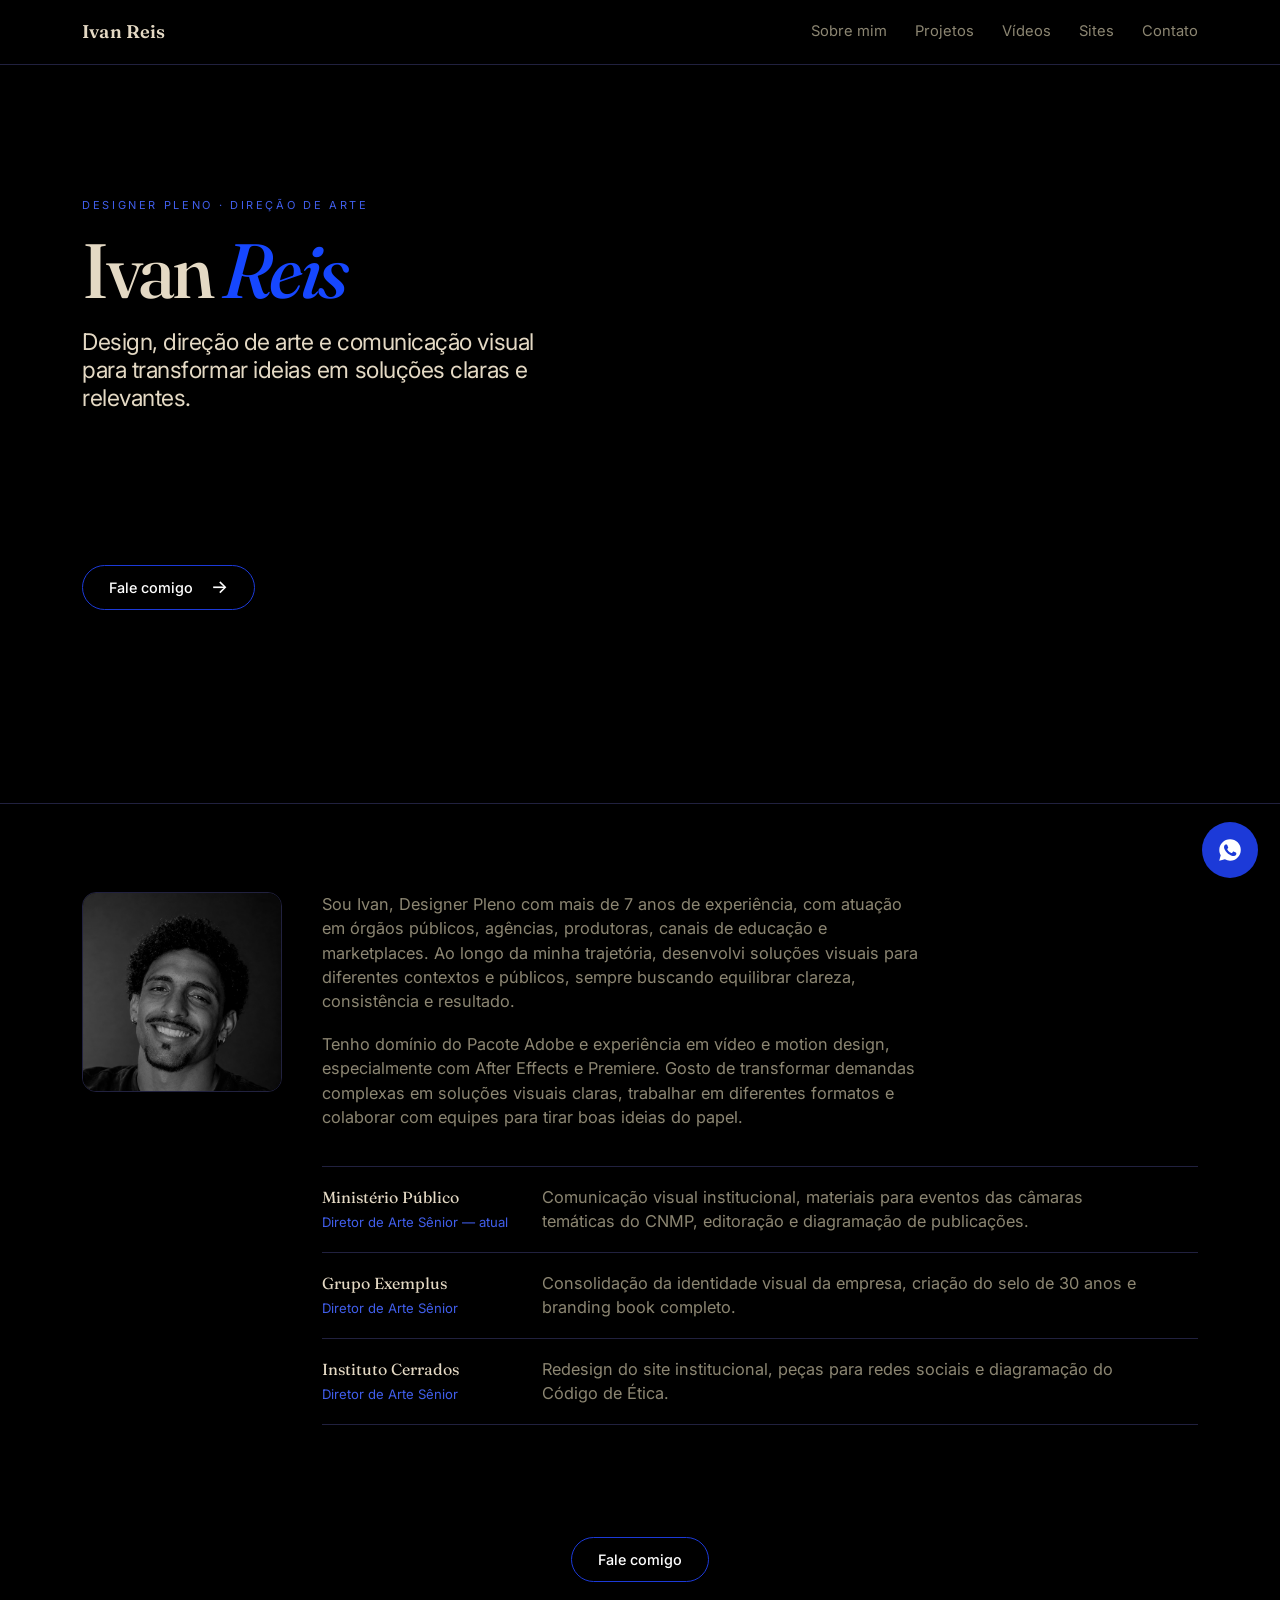
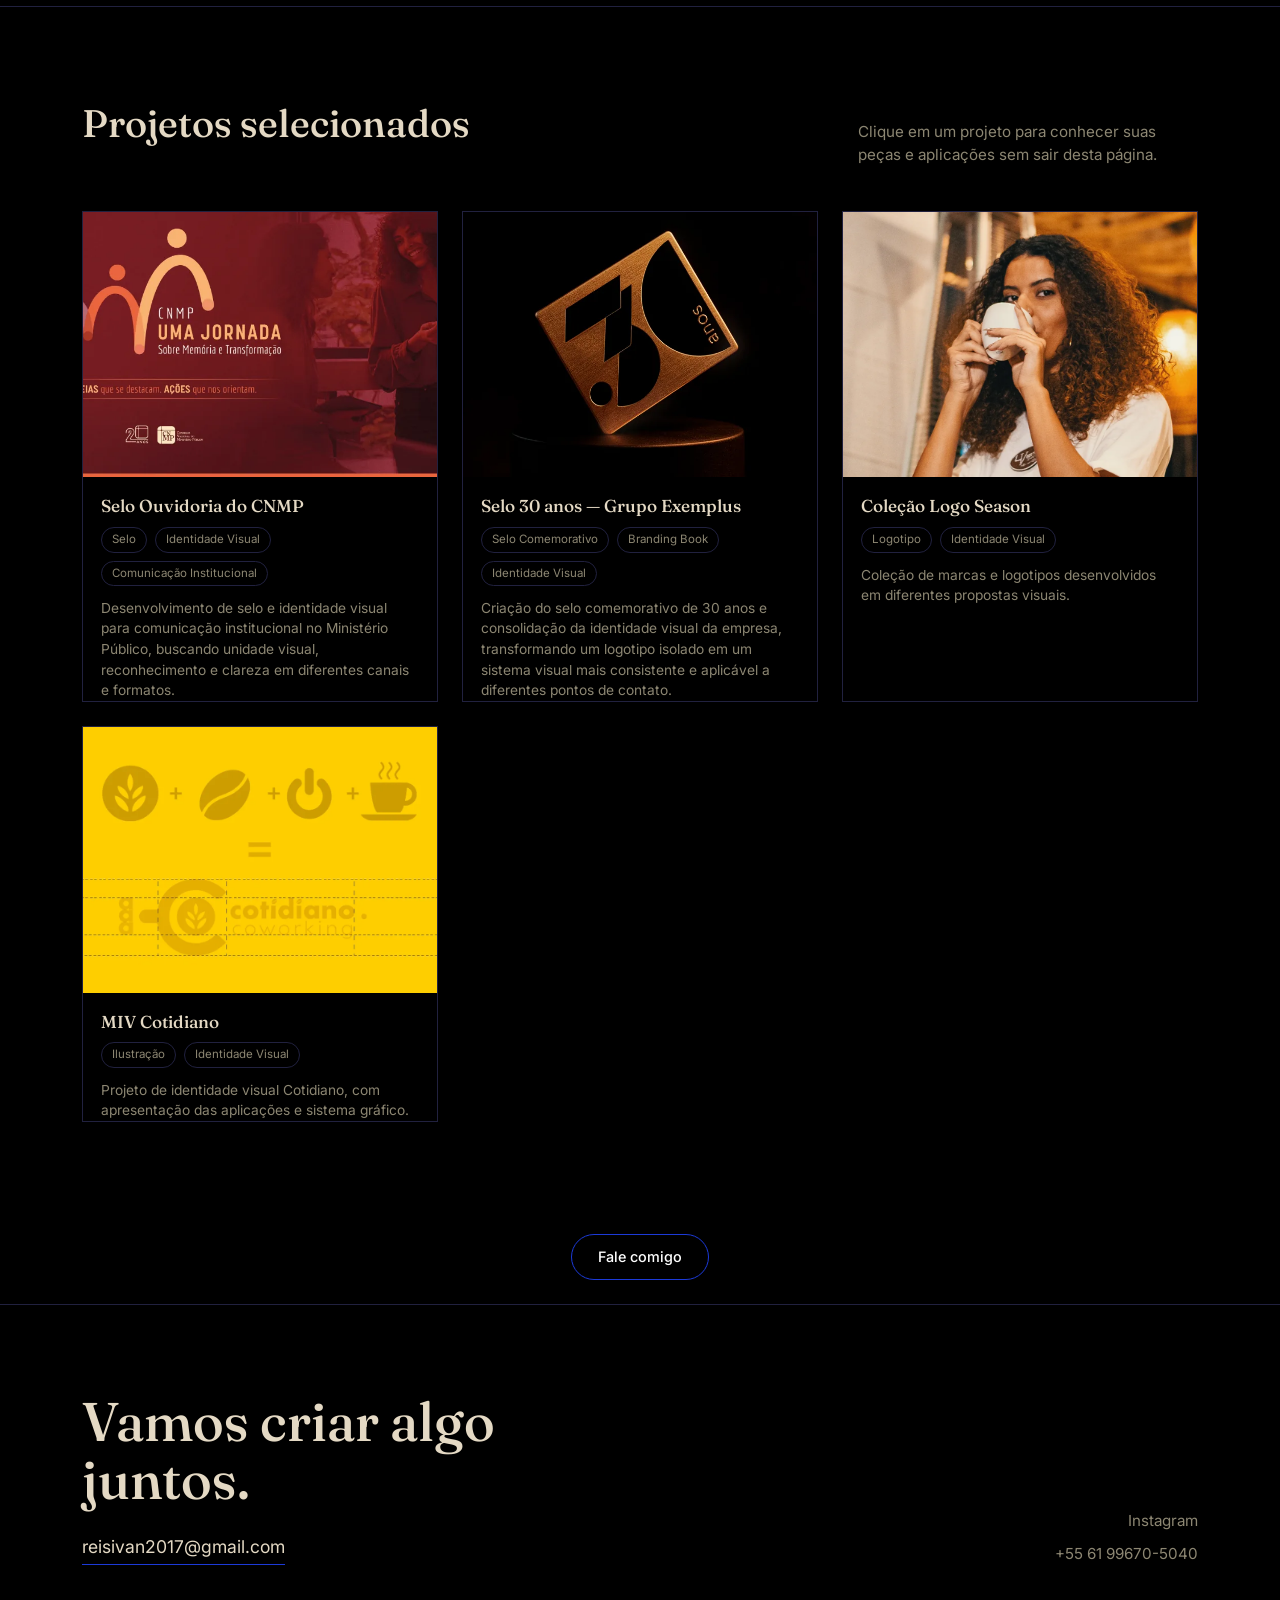
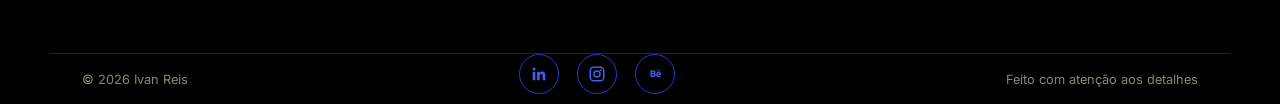
==== commit 2408d0ea: "Add files via upload" ====
--- a/index.html
+++ b/index.html
@@ -9,7 +9,15 @@
 <link rel="preconnect" href="https://fonts.gstatic.com" crossorigin>
 <link href="https://fonts.googleapis.com/css2?family=Fraunces:ital,opsz,wght@0,9..144,300;0,9..144,500;0,9..144,600;0,9..144,700;1,9..144,500&family=Inter:wght@400;500;600&display=swap" rel="stylesheet">
 <link rel="stylesheet" href="styles.css">
-<script type="module" src="https://cdn.spline.design/@splinetool/viewer@2.0.59/build/spline-viewer.js"></script>
+<script>
+// O visual 3D é carregado apenas em telas amplas, evitando travamentos no celular.
+if (window.matchMedia('(min-width: 861px)').matches && !navigator.connection?.saveData) {
+  const splineScript = document.createElement('script');
+  splineScript.type = 'module';
+  splineScript.src = 'https://cdn.spline.design/@splinetool/viewer@2.0.59/build/spline-viewer.js';
+  document.head.appendChild(splineScript);
+}
+</script>
 
 
 <style id="ivan-layout-adjustments">
@@ -232,6 +240,71 @@
 </style>
 
 
+<style id="mobile-performance-overrides">
+/* MOBILE 2026: espaçamento compacto e scroll responsivo */
+@media (max-width: 860px) {
+  html { scroll-behavior: auto; }
+  html, body { overflow-x: clip; }
+  body { -webkit-overflow-scrolling: touch; }
+  .wrap { padding-inline: 20px; }
+  section { padding-block: 48px; }
+  .site-nav .nav-inner { padding: 13px 20px; min-height: 58px; }
+  .nav-dropdown a { padding: 13px 20px; }
+  #hero.hero-model-2 { min-height: unset; padding: 78px 0 48px; align-items: flex-start; }
+  #hero .hero-content { transform: none; }
+  #hero .hero-media { opacity: .7; pointer-events: none; }
+  #hero .hero-media spline-viewer { display: none; }
+  #hero .hero-media::after {
+    background: radial-gradient(ellipse 85% 55% at 88% 30%, rgba(28,58,216,.17), transparent 75%),
+      linear-gradient(180deg, transparent 30%, #000 100%);
+  }
+  .hero-copy-compact { max-width: 100%; }
+  .hero-name { font-size: clamp(53px, 13vw, 78px); margin-bottom: 17px; }
+  .hero-lead { font-size: clamp(19px, 5vw, 23px); line-height: 1.3; margin-bottom: 13px; }
+  .hero-copy-compact .hero-desc { font-size: .94rem; line-height: 1.55; margin: 0 0 20px; }
+  .hero-model-2 .hero-eyebrow { margin-bottom: 15px; letter-spacing: .13em; }
+  .hero-cta { margin-top: 0; }
+  .cta-btn { min-height: 44px; padding: 10px 22px; }
+  section#about { padding-top: 42px; padding-bottom: 34px; }
+  .about-grid { gap: 21px; }
+  .about-photo { max-width: 138px; }
+  .about-text p { font-size: .94rem; line-height: 1.56; margin-bottom: 12px; }
+  .about-exp { margin-top: 20px; }
+  .about-exp-row { padding: 13px 0; gap: 5px; }
+  /* CTA imediatamente após a seção anterior, sem dois blocos de espaçamento */
+  .cta-band, #cta-2, #cta-3 { padding: 12px 0 32px; }
+  .cta-band .wrap { padding-inline: 20px; }
+  .cta-actions { margin: 0; }
+  #work { padding-top: 39px; padding-bottom: 36px; }
+  .section-head { display: block; margin-bottom: 22px; }
+  .section-head h2 { margin-bottom: 8px; }
+  .section-head p { max-width: 100%; font-size: .9rem; }
+  .work-grid { gap: 20px; }
+  .work-item .frame { aspect-ratio: 4/3; }
+  .work-meta { padding: 13px 15px 6px; }
+  .work-tags { padding: 0 15px 3px; gap: 6px; }
+  .work-desc { padding: 7px 15px 17px; font-size: .85rem; line-height: 1.52; }
+  #contact { padding-block: 48px; }
+  #contact h2 { margin-bottom: 14px; }
+  .contact-inner { gap: 19px; }
+  .contact-email { max-width: 100%; font-size: clamp(.9rem, 4vw, 1.1rem); overflow-wrap: anywhere; }
+  footer { padding: 24px 20px 20px; gap: 14px; }
+  .project-modal { -webkit-backdrop-filter: none; backdrop-filter: none; }
+  .project-modal-inner { overscroll-behavior: contain; -webkit-overflow-scrolling: touch; }
+  .project-modal .modal-body { padding: 60px 20px 22px; }
+  .project-modal .modal-gallery img { height: auto; }
+}
+@media (max-width: 460px) {
+  #hero.hero-model-2 { padding-top: 60px; padding-bottom: 35px; }
+  .hero-name { font-size: 56px; }
+  section#about { padding-top: 30px; }
+  .work-grid { gap: 17px; }
+}
+@media (prefers-reduced-motion: reduce) {
+  .project-modal, .project-modal-inner, [data-reveal] { transition: none !important; }
+}
+
+</style>
 </head>
 <body>
 
@@ -349,7 +422,7 @@
 
         <div class="work-item work-item--ouvidoria" data-reveal tabindex="0" role="button" aria-haspopup="dialog" data-modal="modal-ouvidoria">
           <div class="frame">
-            <img src="thumb_ouvidoria.png" alt="Selo Ouvidoria do CNMP" loading="lazy">
+            <img src="thumb_ouvidoria.webp" alt="Selo Ouvidoria do CNMP" loading="lazy">
           </div>
           <div class="work-meta">
             <h3>Selo Ouvidoria do CNMP</h3>
@@ -365,7 +438,7 @@
 
         <div class="work-item work-item--selo30" data-reveal tabindex="0" role="button" aria-haspopup="dialog" data-modal="modal-selo30">
           <div class="frame">
-            <img src="thumb_selo_30_anos.png" alt="Selo 30 anos — Grupo Exemplus" loading="lazy">
+            <img src="thumb_selo_30_anos.webp" alt="Selo 30 anos — Grupo Exemplus" loading="lazy">
           </div>
           <div class="work-meta">
             <h3>Selo 30 anos — Grupo Exemplus</h3>
@@ -381,7 +454,7 @@
 
         <div class="work-item work-item--logoseason" data-reveal tabindex="0" role="button" aria-haspopup="dialog" data-modal="modal-logoseason">
           <div class="frame">
-            <img src="thumb_logo_season_veertien.png" alt="Coleção Logo Season — Veertien" loading="lazy">
+            <img src="thumb_logo_season_veertien.webp" alt="Coleção Logo Season — Veertien" loading="lazy">
           </div>
           <div class="work-meta">
             <h3>Coleção Logo Season</h3>
@@ -396,7 +469,7 @@
 
         <div class="work-item work-item--miv" data-reveal tabindex="0" role="button" aria-haspopup="dialog" data-modal="modal-miv">
           <div class="frame">
-            <img src="thumb_miv_cotidiano.png" alt="MIV Cotidiano" loading="lazy">
+            <img src="thumb_miv_cotidiano.webp" alt="MIV Cotidiano" loading="lazy">
           </div>
           <div class="work-meta">
             <h3>MIV Cotidiano</h3>
@@ -433,7 +506,7 @@
         <p class="modal-desc">Identidade visual desenvolvida para a comunicação institucional da Ouvidoria do CNMP.</p>
       </div>
       <div class="modal-gallery">
-        <figure class="project-image"><img src="Ouvidoria.png" loading="lazy" alt="Selo Ouvidoria do CNMP — peça 1" decoding="async"><figcaption class="image-error" hidden>Imagem não encontrada: Ouvidoria.png. Coloque o arquivo na pasta do site.</figcaption></figure>
+        <figure class="project-image"><img data-src="Ouvidoria.png" loading="lazy" alt="Selo Ouvidoria do CNMP — peça 1" decoding="async"><figcaption class="image-error" hidden>Imagem não encontrada: Ouvidoria.png. Coloque o arquivo na pasta do site.</figcaption></figure>
       </div>
       <div class="modal-footer"><span>01 peça</span><span>Role para explorar o projeto ↓</span></div>
     </div>
@@ -448,13 +521,13 @@
         <p class="modal-desc">Criação do selo de 30 anos e aplicações da identidade comemorativa do Grupo Exemplus.</p>
       </div>
       <div class="modal-gallery">
-        <figure class="project-image"><img src="design_selo1.png" loading="lazy" alt="Selo 30 anos — Grupo Exemplus — peça 1" decoding="async"><figcaption class="image-error" hidden>Imagem não encontrada: design_selo1.png. Coloque o arquivo na pasta do site.</figcaption></figure>
-        <figure class="project-image"><img src="design_selo2.png" loading="lazy" alt="Selo 30 anos — Grupo Exemplus — peça 2" decoding="async"><figcaption class="image-error" hidden>Imagem não encontrada: design_selo2.png. Coloque o arquivo na pasta do site.</figcaption></figure>
-        <figure class="project-image"><img src="design_selo3.png" loading="lazy" alt="Selo 30 anos — Grupo Exemplus — peça 3" decoding="async"><figcaption class="image-error" hidden>Imagem não encontrada: design_selo3.png. Coloque o arquivo na pasta do site.</figcaption></figure>
-        <figure class="project-image"><img src="design_selo4.png" loading="lazy" alt="Selo 30 anos — Grupo Exemplus — peça 4" decoding="async"><figcaption class="image-error" hidden>Imagem não encontrada: design_selo4.png. Coloque o arquivo na pasta do site.</figcaption></figure>
-        <figure class="project-image"><img src="design_selo5.png" loading="lazy" alt="Selo 30 anos — Grupo Exemplus — peça 5" decoding="async"><figcaption class="image-error" hidden>Imagem não encontrada: design_selo5.png. Coloque o arquivo na pasta do site.</figcaption></figure>
-        <figure class="project-image"><img src="design_selo6.png" loading="lazy" alt="Selo 30 anos — Grupo Exemplus — peça 6" decoding="async"><figcaption class="image-error" hidden>Imagem não encontrada: design_selo6.png. Coloque o arquivo na pasta do site.</figcaption></figure>
-        <figure class="project-image"><img src="design_selo7.png" loading="lazy" alt="Selo 30 anos — Grupo Exemplus — peça 7" decoding="async"><figcaption class="image-error" hidden>Imagem não encontrada: design_selo7.png. Coloque o arquivo na pasta do site.</figcaption></figure>
+        <figure class="project-image"><img data-src="design_selo1.png" loading="lazy" alt="Selo 30 anos — Grupo Exemplus — peça 1" decoding="async"><figcaption class="image-error" hidden>Imagem não encontrada: design_selo1.png. Coloque o arquivo na pasta do site.</figcaption></figure>
+        <figure class="project-image"><img data-src="design_selo2.png" loading="lazy" alt="Selo 30 anos — Grupo Exemplus — peça 2" decoding="async"><figcaption class="image-error" hidden>Imagem não encontrada: design_selo2.png. Coloque o arquivo na pasta do site.</figcaption></figure>
+        <figure class="project-image"><img data-src="design_selo3.png" loading="lazy" alt="Selo 30 anos — Grupo Exemplus — peça 3" decoding="async"><figcaption class="image-error" hidden>Imagem não encontrada: design_selo3.png. Coloque o arquivo na pasta do site.</figcaption></figure>
+        <figure class="project-image"><img data-src="design_selo4.png" loading="lazy" alt="Selo 30 anos — Grupo Exemplus — peça 4" decoding="async"><figcaption class="image-error" hidden>Imagem não encontrada: design_selo4.png. Coloque o arquivo na pasta do site.</figcaption></figure>
+        <figure class="project-image"><img data-src="design_selo5.png" loading="lazy" alt="Selo 30 anos — Grupo Exemplus — peça 5" decoding="async"><figcaption class="image-error" hidden>Imagem não encontrada: design_selo5.png. Coloque o arquivo na pasta do site.</figcaption></figure>
+        <figure class="project-image"><img data-src="design_selo6.png" loading="lazy" alt="Selo 30 anos — Grupo Exemplus — peça 6" decoding="async"><figcaption class="image-error" hidden>Imagem não encontrada: design_selo6.png. Coloque o arquivo na pasta do site.</figcaption></figure>
+        <figure class="project-image"><img data-src="design_selo7.png" loading="lazy" alt="Selo 30 anos — Grupo Exemplus — peça 7" decoding="async"><figcaption class="image-error" hidden>Imagem não encontrada: design_selo7.png. Coloque o arquivo na pasta do site.</figcaption></figure>
       </div>
       <div class="modal-footer"><span>07 peças</span><span>Role para explorar o projeto ↓</span></div>
     </div>
@@ -469,11 +542,11 @@
         <p class="modal-desc">Uma coleção de estudos e soluções de marca reunidos na Logo Season.</p>
       </div>
       <div class="modal-gallery">
-        <figure class="project-image"><img src="logo_season_1.png" loading="lazy" alt="Coleção Logo Season — peça 1" decoding="async"><figcaption class="image-error" hidden>Imagem não encontrada: logo_season_1.png. Coloque o arquivo na pasta do site.</figcaption></figure>
-        <figure class="project-image"><img src="logo_season_2.png" loading="lazy" alt="Coleção Logo Season — peça 2" decoding="async"><figcaption class="image-error" hidden>Imagem não encontrada: logo_season_2.png. Coloque o arquivo na pasta do site.</figcaption></figure>
-        <figure class="project-image"><img src="logo_season_3.png" loading="lazy" alt="Coleção Logo Season — peça 3" decoding="async"><figcaption class="image-error" hidden>Imagem não encontrada: logo_season_3.png. Coloque o arquivo na pasta do site.</figcaption></figure>
-      </div>
-      <div class="modal-footer"><span>04 peças</span><span>Role para explorar o projeto ↓</span></div>
+        <figure class="project-image"><img data-src="logo_season_1.png" loading="lazy" alt="Coleção Logo Season — peça 1" decoding="async"><figcaption class="image-error" hidden>Imagem não encontrada: logo_season_1.png. Coloque o arquivo na pasta do site.</figcaption></figure>
+        <figure class="project-image"><img data-src="logo_season_2.png" loading="lazy" alt="Coleção Logo Season — peça 2" decoding="async"><figcaption class="image-error" hidden>Imagem não encontrada: logo_season_2.png. Coloque o arquivo na pasta do site.</figcaption></figure>
+        <figure class="project-image"><img data-src="logo_season_3.png" loading="lazy" alt="Coleção Logo Season — peça 3" decoding="async"><figcaption class="image-error" hidden>Imagem não encontrada: logo_season_3.png. Coloque o arquivo na pasta do site.</figcaption></figure>
+      </div>
+      <div class="modal-footer"><span>03 peças</span><span>Role para explorar o projeto ↓</span></div>
     </div>
   </div>
 
@@ -486,7 +559,7 @@
         <p class="modal-desc">Apresentação do projeto de identidade visual Cotidiano.</p>
       </div>
       <div class="modal-gallery">
-        <figure class="project-image"><img src="Cotidiano.png" loading="lazy" alt="MIV Cotidiano — peça 1" decoding="async"><figcaption class="image-error" hidden>Imagem não encontrada: Cotidiano.png. Coloque o arquivo na pasta do site.</figcaption></figure>
+        <figure class="project-image"><img data-src="Cotidiano.png" loading="lazy" alt="MIV Cotidiano — peça 1" decoding="async"><figcaption class="image-error" hidden>Imagem não encontrada: Cotidiano.png. Coloque o arquivo na pasta do site.</figcaption></figure>
       </div>
       <div class="modal-footer"><span>01 peça</span><span>Role para explorar o projeto ↓</span></div>
     </div>
--- a/styles.css
+++ b/styles.css
@@ -943,123 +943,66 @@
   .hero-media iframe,
   .hero-media spline-viewer{ pointer-events: none; }
 }
-/* ===== Projetos selecionados: cards clicáveis e galeria flutuante ===== */
-.work-grid { grid-template-columns: repeat(2, minmax(0, 1fr)); }
-.work-item { cursor: pointer; padding-bottom: 20px; transition: border-color .25s ease, transform .25s ease; }
-.work-item:hover { border-color: var(--accent-2); transform: translateY(-3px); }
-.work-item:focus-visible { outline: 2px solid var(--accent-2); outline-offset: 4px; }
-.work-item .frame { aspect-ratio: 16 / 10; }
-.work-item .frame img { object-fit: cover; }
-.work-desc { padding-bottom: 6px; }
-body.project-modal-open { overflow: hidden; }
-.project-modal {
-  display: flex; position: fixed; inset: 0; z-index: 9999;
-  align-items: center; justify-content: center;
-  padding: clamp(12px, 3vw, 36px); background: rgba(0, 0, 0, .86);
-  backdrop-filter: blur(14px); -webkit-backdrop-filter: blur(14px);
-  opacity: 0; visibility: hidden; pointer-events: none;
-  transition: opacity .25s ease, visibility .25s ease;
-}
-.project-modal.is-open { opacity: 1; visibility: visible; pointer-events: auto; }
-.project-modal-inner {
-  width: min(1040px, 100%); max-width: 1040px; max-height: min(90dvh, 1100px);
-  overflow-y: auto; overscroll-behavior: contain; scrollbar-gutter: stable;
-  background: #0a0a10; border: 1px solid #303044; border-radius: 14px;
-  box-shadow: 0 35px 110px rgba(0,0,0,.7);
-  transform: translateY(14px); transition: transform .25s ease;
-}
-.project-modal.is-open .project-modal-inner { transform: translateY(0); }
-.project-modal .modal-close {
-  position: sticky; float: right; top: 14px; right: 14px;
-  margin: 14px 14px -54px 0; z-index: 20;
-  width: 42px; height: 42px; background: rgba(0,0,0,.87);
-  border: 1px solid rgba(255,255,255,.4); font-size: 28px;
-}
-.project-modal .modal-body { padding: 54px clamp(24px, 5vw, 64px) 42px; }
-.project-eyebrow { color: var(--accent-2); font-size: .72rem; letter-spacing: .13em; text-transform: uppercase; margin: 0 0 12px; }
-.project-modal .modal-body h3 { font-size: clamp(1.9rem, 3.8vw, 3rem); line-height: 1.1; margin: 0 0 20px; }
-.project-modal .modal-desc { max-width: 65ch; }
-.project-modal .modal-gallery { display: flex; flex-direction: column; gap: 0; background: #111; }
-.project-image { margin: 0; width: 100%; }
-.project-image img { display: block; width: 100%; height: auto; object-fit: contain; }
-.image-error { display: block; padding: 42px; text-align: center; color: #a9a4ae; font-size: .9rem; background: #17171f; }
-.image-error[hidden] { display: none; }
-.modal-footer { display: flex; justify-content: space-between; gap: 15px; padding: 20px 32px; color: var(--text-muted); font-size: .77rem; }
-@media (max-width: 860px) { .work-grid { grid-template-columns: 1fr; } }
-@media (max-width: 700px) {
-  .project-modal { padding: 0; align-items: stretch; }
-  .project-modal-inner { max-height: 100dvh; min-height: 100dvh; border: 0; border-radius: 0; }
-  .project-modal .modal-body { padding-top: 78px; }
-  .project-modal .modal-close { top: 12px; }
-  .modal-footer { padding: 18px 20px; }
-}
-@media (prefers-reduced-motion: reduce) { .project-modal, .project-modal-inner, .work-item { transition: none; } }
-.project-image img[hidden] { display: none; }
-
-
-/* ---------- Ajuste fino das thumbs dos projetos ---------- */
-.work-item .frame {
-  position: relative;
-  background: #090910;
-}
-
-.work-item--ouvidoria .frame img {
-  object-position: center top;
-}
-
-.work-item--selo30 .frame img {
-  object-position: center 20%;
-}
-
-.work-item--logoseason .frame {
-  display: flex;
-  align-items: center;
-  justify-content: center;
-  padding: 14px;
-  background: linear-gradient(180deg, #0d0d14 0%, #09090f 100%);
-}
-
-.work-item--logoseason .frame img {
-  width: 100%;
-  height: 100%;
-  object-fit: contain;
-  object-position: center;
-  background: transparent;
-}
-
-.work-item--miv .frame img {
-  object-position: center center;
-}
-
+
+/* MOBILE 2026: espaçamento compacto e scroll responsivo */
 @media (max-width: 860px) {
-  .work-item--logoseason .frame {
-    padding: 10px;
+  html { scroll-behavior: auto; }
+  html, body { overflow-x: clip; }
+  body { -webkit-overflow-scrolling: touch; }
+  .wrap { padding-inline: 20px; }
+  section { padding-block: 48px; }
+  .site-nav .nav-inner { padding: 13px 20px; min-height: 58px; }
+  .nav-dropdown a { padding: 13px 20px; }
+  #hero.hero-model-2 { min-height: unset; padding: 78px 0 48px; align-items: flex-start; }
+  #hero .hero-content { transform: none; }
+  #hero .hero-media { opacity: .7; pointer-events: none; }
+  #hero .hero-media spline-viewer { display: none; }
+  #hero .hero-media::after {
+    background: radial-gradient(ellipse 85% 55% at 88% 30%, rgba(28,58,216,.17), transparent 75%),
+      linear-gradient(180deg, transparent 30%, #000 100%);
   }
-}
-
-
-/* ---------- Capas finais orientadas pelo cliente ---------- */
-.work-item--ouvidoria .frame,
-.work-item--selo30 .frame,
-.work-item--logoseason .frame,
-.work-item--miv .frame {
-  display: block;
-  padding: 0;
-  background: var(--surface);
-}
-
-.work-item--ouvidoria .frame img,
-.work-item--selo30 .frame img,
-.work-item--logoseason .frame img,
-.work-item--miv .frame img {
-  width: 100%;
-  height: 100%;
-  object-fit: cover;
-  object-position: center center;
-  background: transparent;
-}
-
-.work-item--selo30 .frame img { object-position: center 28%; }
-.work-item--ouvidoria .frame img { object-position: center center; }
-.work-item--miv .frame img { object-position: center center; }
-.work-item--logoseason .frame img { object-position: center center; }
+  .hero-copy-compact { max-width: 100%; }
+  .hero-name { font-size: clamp(53px, 13vw, 78px); margin-bottom: 17px; }
+  .hero-lead { font-size: clamp(19px, 5vw, 23px); line-height: 1.3; margin-bottom: 13px; }
+  .hero-copy-compact .hero-desc { font-size: .94rem; line-height: 1.55; margin: 0 0 20px; }
+  .hero-model-2 .hero-eyebrow { margin-bottom: 15px; letter-spacing: .13em; }
+  .hero-cta { margin-top: 0; }
+  .cta-btn { min-height: 44px; padding: 10px 22px; }
+  section#about { padding-top: 42px; padding-bottom: 34px; }
+  .about-grid { gap: 21px; }
+  .about-photo { max-width: 138px; }
+  .about-text p { font-size: .94rem; line-height: 1.56; margin-bottom: 12px; }
+  .about-exp { margin-top: 20px; }
+  .about-exp-row { padding: 13px 0; gap: 5px; }
+  /* CTA imediatamente após a seção anterior, sem dois blocos de espaçamento */
+  .cta-band, #cta-2, #cta-3 { padding: 12px 0 32px; }
+  .cta-band .wrap { padding-inline: 20px; }
+  .cta-actions { margin: 0; }
+  #work { padding-top: 39px; padding-bottom: 36px; }
+  .section-head { display: block; margin-bottom: 22px; }
+  .section-head h2 { margin-bottom: 8px; }
+  .section-head p { max-width: 100%; font-size: .9rem; }
+  .work-grid { gap: 20px; }
+  .work-item .frame { aspect-ratio: 4/3; }
+  .work-meta { padding: 13px 15px 6px; }
+  .work-tags { padding: 0 15px 3px; gap: 6px; }
+  .work-desc { padding: 7px 15px 17px; font-size: .85rem; line-height: 1.52; }
+  #contact { padding-block: 48px; }
+  #contact h2 { margin-bottom: 14px; }
+  .contact-inner { gap: 19px; }
+  .contact-email { max-width: 100%; font-size: clamp(.9rem, 4vw, 1.1rem); overflow-wrap: anywhere; }
+  footer { padding: 24px 20px 20px; gap: 14px; }
+  .project-modal { -webkit-backdrop-filter: none; backdrop-filter: none; }
+  .project-modal-inner { overscroll-behavior: contain; -webkit-overflow-scrolling: touch; }
+  .project-modal .modal-body { padding: 60px 20px 22px; }
+  .project-modal .modal-gallery img { height: auto; }
+}
+@media (max-width: 460px) {
+  #hero.hero-model-2 { padding-top: 60px; padding-bottom: 35px; }
+  .hero-name { font-size: 56px; }
+  section#about { padding-top: 30px; }
+  .work-grid { gap: 17px; }
+}
+@media (prefers-reduced-motion: reduce) {
+  .project-modal, .project-modal-inner, [data-reveal] { transition: none !important; }
+}
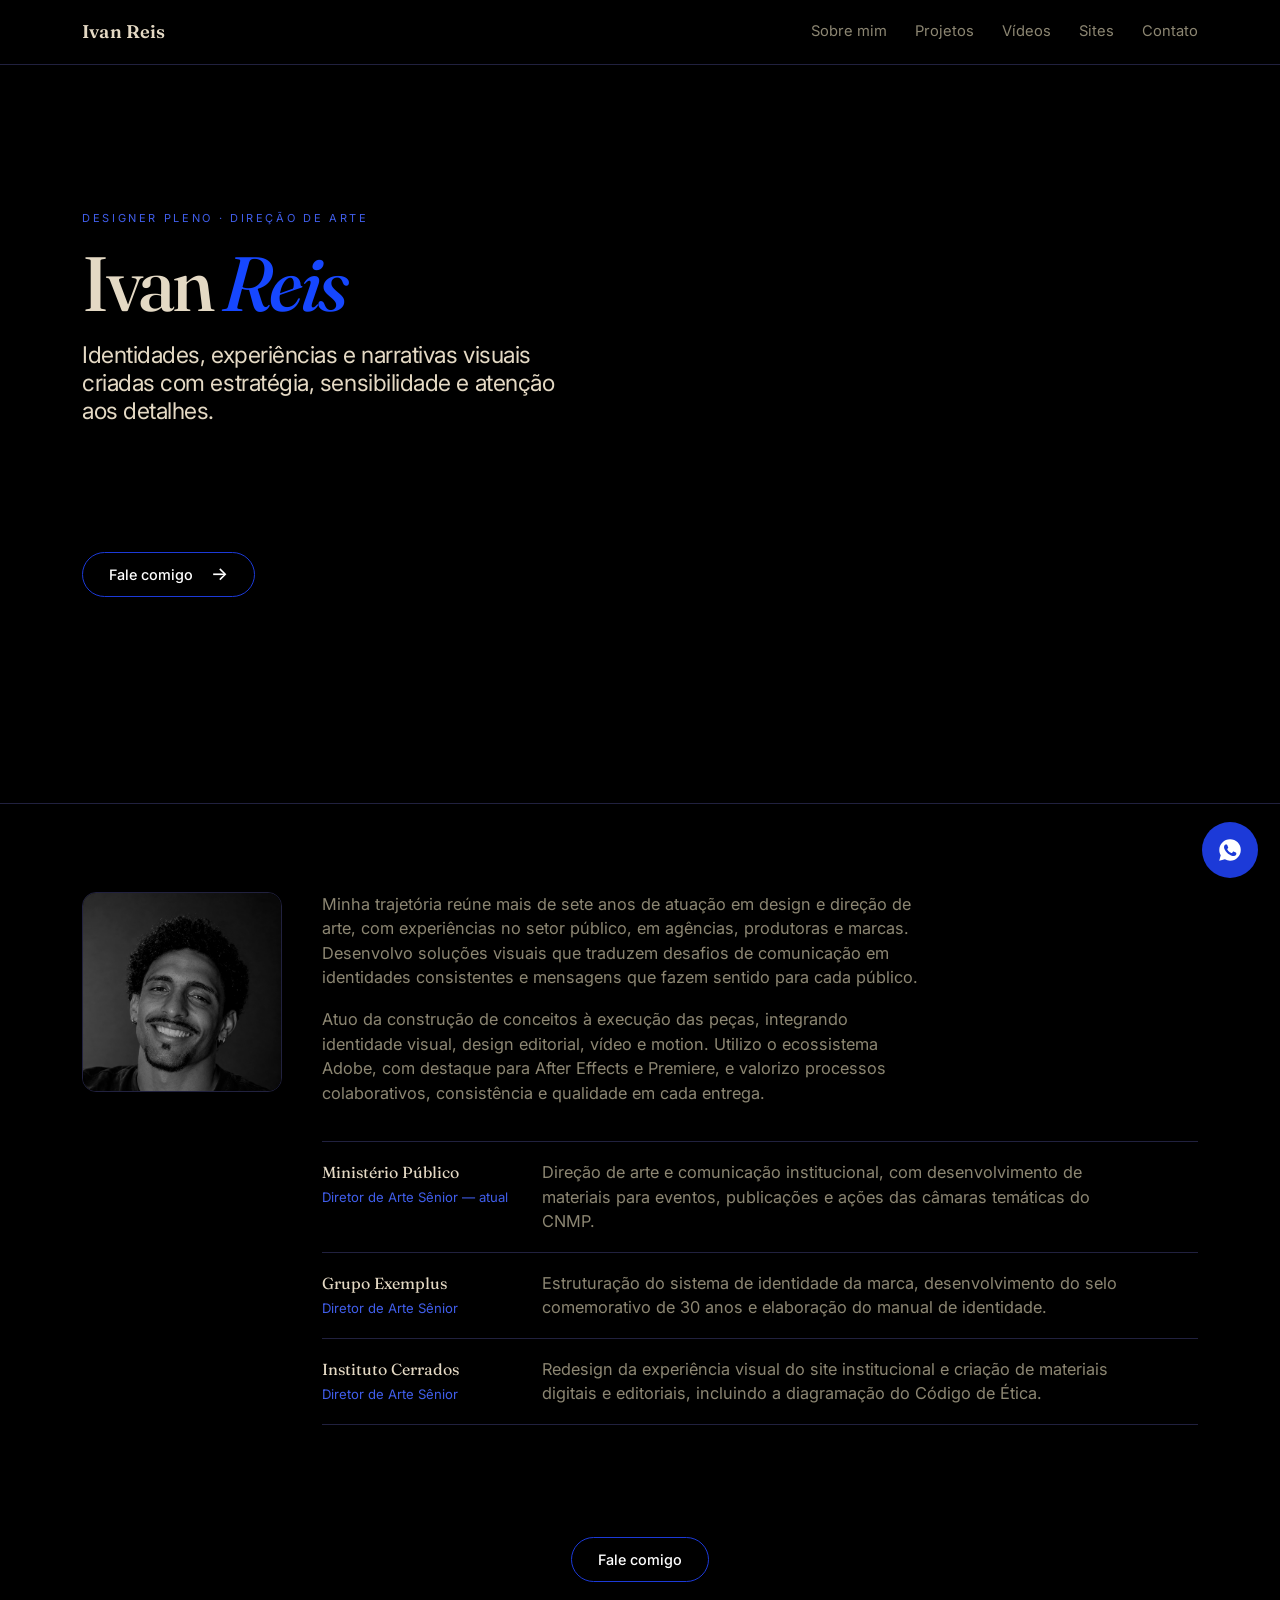
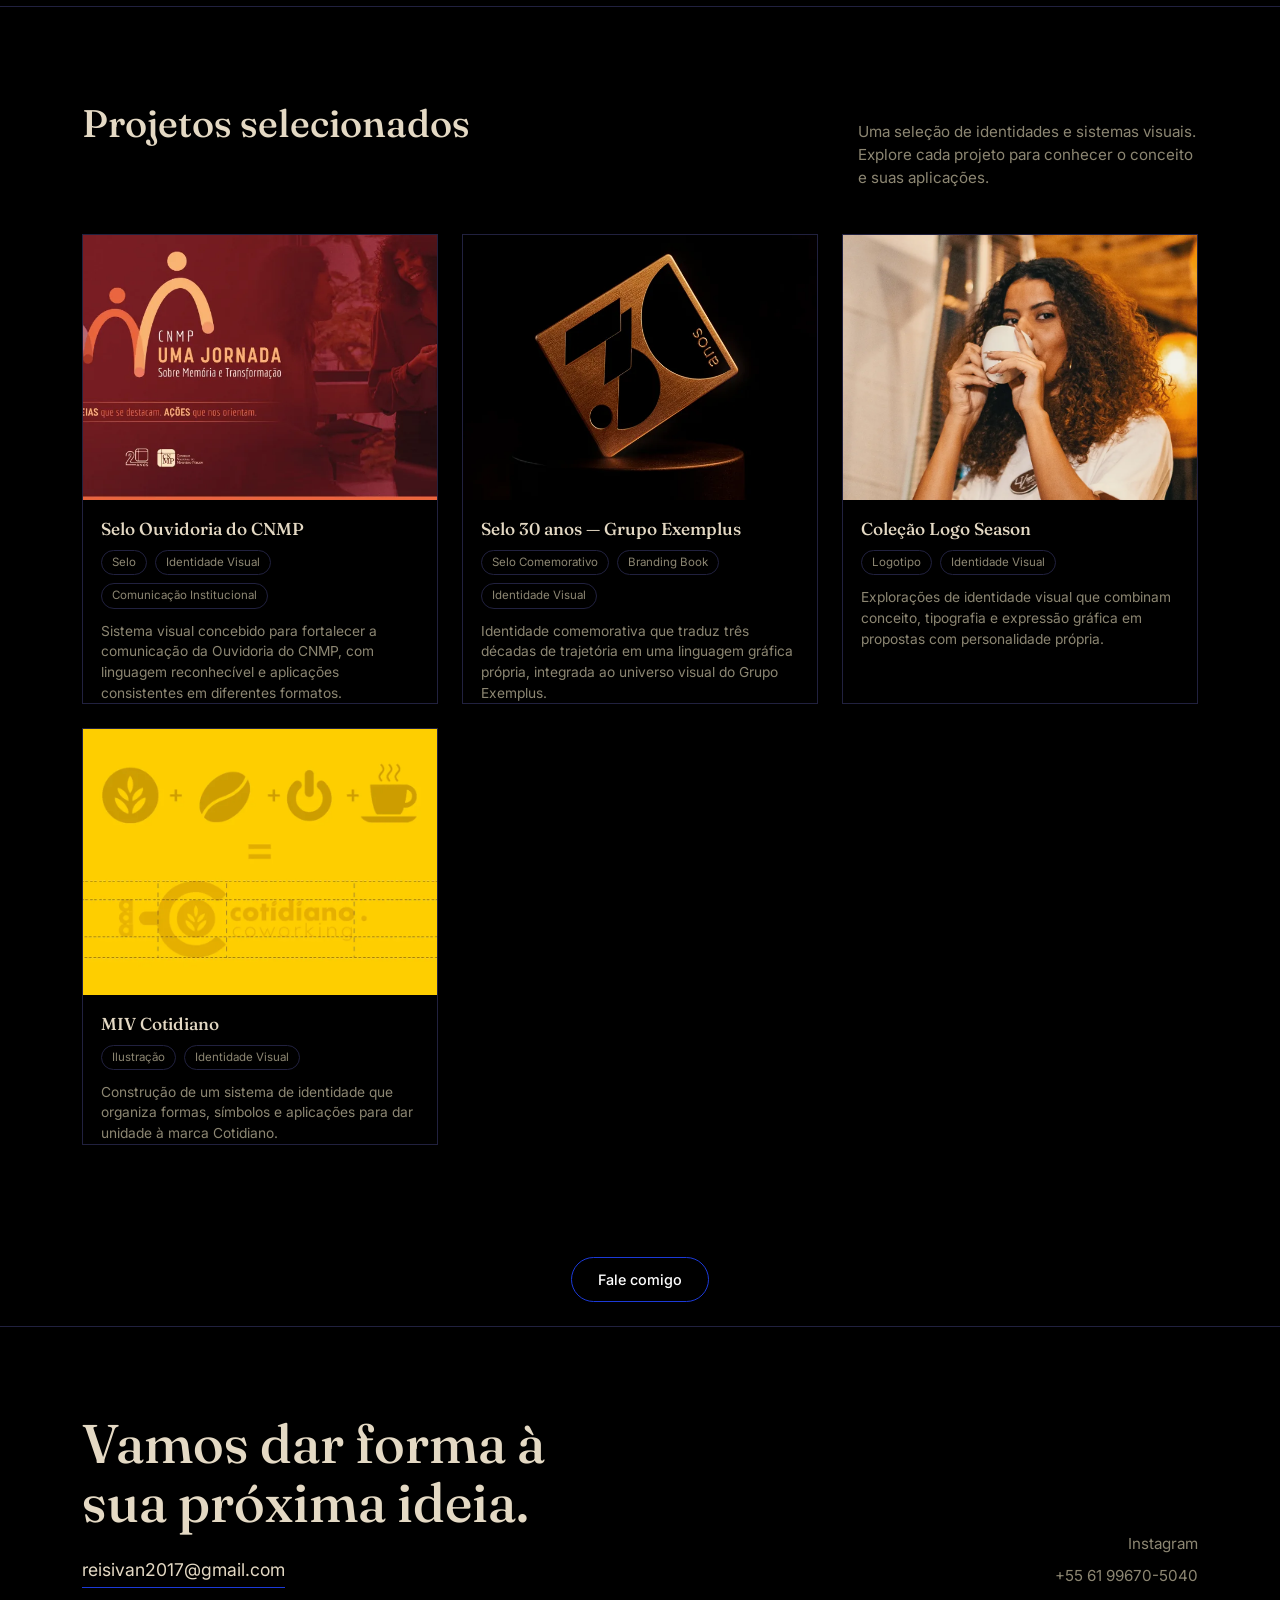
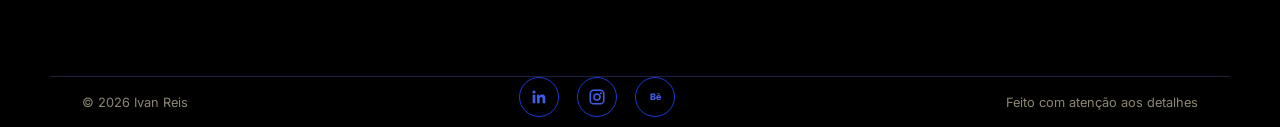
==== commit ae5b0862: "Add files via upload" ====
--- a/index.html
+++ b/index.html
@@ -348,13 +348,11 @@
           <h1 class="hero-name">Ivan <em>Reis</em></h1>
 
           <p class="hero-lead">
-            Design, direção de arte e comunicação visual para transformar ideias em soluções claras e relevantes.
+            Identidades, experiências e narrativas visuais criadas com estratégia, sensibilidade e atenção aos detalhes.
           </p>
 
           <p class="hero-desc">
-            Mais de 7 anos de experiência em órgãos públicos, agências, produtoras,
-            canais de educação e marketplaces, com atuação em identidade visual,
-            campanhas, motion e comunicação institucional.
+            Há mais de sete anos, atuo entre direção de arte, branding, campanhas e motion design, conectando intenção, estética e comunicação em projetos de diferentes escalas.
           </p>
 
           <a class="cta-btn hero-cta" href="https://wa.me/5561996705040" target="_blank" rel="noopener">
@@ -380,21 +378,21 @@
         <img src="Foto de Ivan Reis.png" alt="Foto de Ivan Reis">
       </div>
       <div class="about-text" data-reveal>
-        <p>Sou Ivan, Designer Pleno com mais de 7 anos de experiência, com atuação em órgãos públicos, agências, produtoras, canais de educação e marketplaces. Ao longo da minha trajetória, desenvolvi soluções visuais para diferentes contextos e públicos, sempre buscando equilibrar clareza, consistência e resultado.</p>
-        <p>Tenho domínio do Pacote Adobe e experiência em vídeo e motion design, especialmente com After Effects e Premiere. Gosto de transformar demandas complexas em soluções visuais claras, trabalhar em diferentes formatos e colaborar com equipes para tirar boas ideias do papel.</p>
+        <p>Minha trajetória reúne mais de sete anos de atuação em design e direção de arte, com experiências no setor público, em agências, produtoras e marcas. Desenvolvo soluções visuais que traduzem desafios de comunicação em identidades consistentes e mensagens que fazem sentido para cada público.</p>
+        <p>Atuo da construção de conceitos à execução das peças, integrando identidade visual, design editorial, vídeo e motion. Utilizo o ecossistema Adobe, com destaque para After Effects e Premiere, e valorizo processos colaborativos, consistência e qualidade em cada entrega.</p>
 
         <div class="about-exp">
           <div class="about-exp-row">
             <div class="about-exp-role">Ministério Público<span>Diretor de Arte Sênior — atual</span></div>
-            <p class="about-exp-desc">Comunicação visual institucional, materiais para eventos das câmaras temáticas do CNMP, editoração e diagramação de publicações.</p>
+            <p class="about-exp-desc">Direção de arte e comunicação institucional, com desenvolvimento de materiais para eventos, publicações e ações das câmaras temáticas do CNMP.</p>
           </div>
           <div class="about-exp-row">
             <div class="about-exp-role">Grupo Exemplus<span>Diretor de Arte Sênior</span></div>
-            <p class="about-exp-desc">Consolidação da identidade visual da empresa, criação do selo de 30 anos e branding book completo.</p>
+            <p class="about-exp-desc">Estruturação do sistema de identidade da marca, desenvolvimento do selo comemorativo de 30 anos e elaboração do manual de identidade.</p>
           </div>
           <div class="about-exp-row">
             <div class="about-exp-role">Instituto Cerrados<span>Diretor de Arte Sênior</span></div>
-            <p class="about-exp-desc">Redesign do site institucional, peças para redes sociais e diagramação do Código de Ética.</p>
+            <p class="about-exp-desc">Redesign da experiência visual do site institucional e criação de materiais digitais e editoriais, incluindo a diagramação do Código de Ética.</p>
           </div>
         </div>
       </div>
@@ -415,7 +413,7 @@
     <div class="wrap">
       <div class="section-head" data-reveal>
         <h2>Projetos selecionados</h2>
-        <p>Clique em um projeto para conhecer suas peças e aplicações sem sair desta página.</p>
+        <p>Uma seleção de identidades e sistemas visuais. Explore cada projeto para conhecer o conceito e suas aplicações.</p>
       </div>
 
       <div class="work-grid">
@@ -433,7 +431,7 @@
             <span>Identidade Visual</span>
             <span>Comunicação Institucional</span>
           </div>
-          <p class="work-desc">Desenvolvimento de selo e identidade visual para comunicação institucional no Ministério Público, buscando unidade visual, reconhecimento e clareza em diferentes canais e formatos.</p>
+          <p class="work-desc">Sistema visual concebido para fortalecer a comunicação da Ouvidoria do CNMP, com linguagem reconhecível e aplicações consistentes em diferentes formatos.</p>
         </div>
 
         <div class="work-item work-item--selo30" data-reveal tabindex="0" role="button" aria-haspopup="dialog" data-modal="modal-selo30">
@@ -449,7 +447,7 @@
             <span>Branding Book</span>
             <span>Identidade Visual</span>
           </div>
-          <p class="work-desc">Criação do selo comemorativo de 30 anos e consolidação da identidade visual da empresa, transformando um logotipo isolado em um sistema visual mais consistente e aplicável a diferentes pontos de contato.</p>
+          <p class="work-desc">Identidade comemorativa que traduz três décadas de trajetória em uma linguagem gráfica própria, integrada ao universo visual do Grupo Exemplus.</p>
         </div>
 
         <div class="work-item work-item--logoseason" data-reveal tabindex="0" role="button" aria-haspopup="dialog" data-modal="modal-logoseason">
@@ -464,7 +462,7 @@
             <span>Logotipo</span>
             <span>Identidade Visual</span>
           </div>
-          <p class="work-desc">Coleção de marcas e logotipos desenvolvidos em diferentes propostas visuais.</p>
+          <p class="work-desc">Explorações de identidade visual que combinam conceito, tipografia e expressão gráfica em propostas com personalidade própria.</p>
         </div>
 
         <div class="work-item work-item--miv" data-reveal tabindex="0" role="button" aria-haspopup="dialog" data-modal="modal-miv">
@@ -479,7 +477,7 @@
             <span>Ilustração</span>
             <span>Identidade Visual</span>
           </div>
-          <p class="work-desc">Projeto de identidade visual Cotidiano, com apresentação das aplicações e sistema gráfico.</p>
+          <p class="work-desc">Construção de um sistema de identidade que organiza formas, símbolos e aplicações para dar unidade à marca Cotidiano.</p>
         </div>
 
       </div>
@@ -503,7 +501,7 @@
       <div class="modal-body">
         <p class="project-eyebrow">Selo · Identidade visual · Comunicação institucional</p>
         <h3 id="modal-ouvidoria-title">Selo Ouvidoria do CNMP</h3>
-        <p class="modal-desc">Identidade visual desenvolvida para a comunicação institucional da Ouvidoria do CNMP.</p>
+        <p class="modal-desc">Uma proposta visual para dar reconhecimento e continuidade à comunicação institucional da Ouvidoria do CNMP.</p>
       </div>
       <div class="modal-gallery">
         <figure class="project-image"><img data-src="Ouvidoria.png" loading="lazy" alt="Selo Ouvidoria do CNMP — peça 1" decoding="async"><figcaption class="image-error" hidden>Imagem não encontrada: Ouvidoria.png. Coloque o arquivo na pasta do site.</figcaption></figure>
@@ -518,7 +516,7 @@
       <div class="modal-body">
         <p class="project-eyebrow">Selo comemorativo · Branding · Identidade visual</p>
         <h3 id="modal-selo30-title">Selo 30 anos — Grupo Exemplus</h3>
-        <p class="modal-desc">Criação do selo de 30 anos e aplicações da identidade comemorativa do Grupo Exemplus.</p>
+        <p class="modal-desc">Uma celebração de trajetória traduzida em símbolo, linguagem e aplicações para diferentes pontos de contato.</p>
       </div>
       <div class="modal-gallery">
         <figure class="project-image"><img data-src="design_selo1.png" loading="lazy" alt="Selo 30 anos — Grupo Exemplus — peça 1" decoding="async"><figcaption class="image-error" hidden>Imagem não encontrada: design_selo1.png. Coloque o arquivo na pasta do site.</figcaption></figure>
@@ -569,7 +567,7 @@
   <section id="contact">
     <div class="wrap contact-inner">
       <div data-reveal>
-        <h2>Vamos criar algo juntos.</h2>
+        <h2>Vamos dar forma à sua próxima ideia.</h2>
         <a class="contact-email" href="mailto:reisivan2017@gmail.com">
           reisivan2017@gmail.com
         </a>
--- a/styles.css
+++ b/styles.css
@@ -1006,3 +1006,84 @@
 @media (prefers-reduced-motion: reduce) {
   .project-modal, .project-modal-inner, [data-reveal] { transition: none !important; }
 }
+
+/* === Revisão editorial e experiência mobile — novembro/2026 === */
+.sound-hint { display:flex; gap:8px; align-items:center; justify-content:flex-start; font-size:.78rem; line-height:1.45; color:var(--text-muted); margin:0 0 18px; letter-spacing:.01em; }
+.sound-hint::before { content:"◖))"; font-size:.95rem; color:var(--accent-2); }
+.hint-touch{ display:none; }
+.sites-collection { display:grid; grid-template-columns:repeat(2,minmax(0,1fr)); gap:28px; }
+.site-card { min-width:0; display:flex; flex-direction:column; overflow:hidden; background:#06060c; border:1px solid var(--line); border-radius:14px; }
+.site-card-visual { position:relative; display:block; aspect-ratio: 1200/760; overflow:hidden; background:#101019; }
+.site-card-visual img{width:100%;height:100%;object-fit:cover;display:block;transition:transform .4s ease;}
+.site-card:hover .site-card-visual img {transform:scale(1.025);}
+.site-card-visit{position:absolute;right:16px;bottom:15px;display:grid;place-items:center;width:38px;height:38px;border-radius:50%;background:rgba(0,0,0,.72);border:1px solid rgba(255,255,255,.24);font-size:19px;color:white;}
+.site-card-body {display:flex;flex-direction:column;align-items:flex-start;flex:1;padding:22px 24px 25px;}
+.site-card-type{font-size:11px;font-weight:600;letter-spacing:.12em;text-transform:uppercase;color:#9cb2ff;}
+.site-card h2{font-family:var(--serif);font-weight:500;font-size:1.48rem;margin:7px 0 4px;line-height:1.2;}
+.site-card-meta{margin:0 0 12px;color:var(--text-muted);font-size:.81rem;}
+.site-card-description{margin:0 0 20px;line-height:1.55;color:#aaa391;font-size:.9rem;max-width:52ch;}
+.site-card-link{margin-top:auto;color:#f5edda;text-decoration:none;border-bottom:1px solid var(--accent-2);padding-bottom:4px;font-weight:500;font-size:.88rem;}
+.site-card-link:hover{color:#9cb2ff;}
+.site-card-link span{margin-left:5px;}
+.site-preview-disclaimer{font-size:.75rem;color:var(--text-muted);margin:23px 0 0;line-height:1.5;}
+#sites-intro {padding-bottom:52px;}
+#sites-intro .page-intro>p:last-child{max-width:680px;line-height:1.6;}
+#sites-grid-section {padding-top:65px;}
+@media (max-width:860px){
+  .sites-collection{grid-template-columns:1fr;gap:20px;}
+  /* Blocos editoriais alinhados e centralizados, com largura consistente */
+  .page-intro,.section-head,.hero-copy-compact,.about-text,.contact-inner{max-width:620px;margin-left:auto;margin-right:auto;}
+  #hero .hero-copy-compact, #hero .hero-lead, #hero .hero-desc, #hero .hero-eyebrow {text-align:center;}
+  #hero .hero-copy-compact {display:flex;flex-direction:column;align-items:center;}
+  #hero .hero-cta {align-self:center;}
+  section#about .about-grid{justify-items:center;}
+  .about-photo{margin-inline:auto;}
+  .about-text{text-align:center;}
+  .about-text p{margin-inline:auto;}
+  .about-exp-role,.about-exp-desc{text-align:center;}
+  .section-head{text-align:center;display:flex;flex-direction:column;align-items:center;gap:8px;}
+  .section-head h2{margin:0;}
+  .section-head p{margin:0;max-width:52ch;line-height:1.5;}
+  .page-intro{text-align:center;}
+  .page-intro p{margin-left:auto;margin-right:auto;}
+  #contact .contact-inner{text-align:center;justify-items:center;}
+  #contact h2{margin-inline:auto;max-width:16ch;}
+  .contact-links{text-align:center;align-items:center;}
+  .sound-hint{justify-content:center;text-align:center;margin:8px auto 16px;max-width:500px;}
+  .site-card-body{padding:20px 20px 22px;}
+  #sites-intro{padding:85px 0 28px;}
+  #sites-grid-section{padding:37px 0 50px;}
+  .site-preview-disclaimer{text-align:center;}
+  #videos-intro{padding:80px 0 40px;}
+  #videos-intro .hero-media{pointer-events:none;}
+  #videos .video-grid{gap:14px;}
+  .showcase-wrap{gap:18px;}
+  #videos-showcase .section-head{margin-bottom:22px;}
+  #videos-single .section-head{margin-bottom:12px;}
+  #videos-single{padding-block:40px;}
+  #videos-showcase,#videos-feed,#videos-horizontal {padding-block:45px;}
+  .video-grid-horizontal .video-card{text-align:center;}
+  footer{justify-content:center;text-align:center;}
+}
+@media (max-width:600px){
+  .wrap{padding-inline:22px;}
+  .hero-name{line-height:1;}
+  #hero.hero-model-2{padding:65px 0 32px;}
+  #hero .hero-copy-compact .hero-desc{max-width:35ch;}
+  #about{padding-top:26px;}
+  .about-text p{max-width:41ch;}
+  .about-exp-row{gap:7px;}
+  .cta-band,#cta-2,#cta-3{padding:6px 0 25px;}
+  #work{padding-top:33px;}
+  .work-item .work-meta,.work-item .work-tags,.work-item .work-desc{text-align:left;}
+  .hint-desktop{display:none;}
+  .hint-touch{display:inline;}
+  .sound-hint{font-size:.77rem;}
+  .site-card h2{font-size:1.3rem;}
+  .site-card-visual{aspect-ratio:1200/760;}
+  #videos .video-grid{grid-template-columns:repeat(5,78vw);}
+  .page-intro h1{line-height:1.08;}
+  .showcase-b{width:42%;}
+}
+@media (hover:none), (pointer:coarse){.hint-desktop{display:none;}.hint-touch{display:inline;}}
+@media (prefers-reduced-motion:reduce){.site-card-visual img{transition:none;}}
